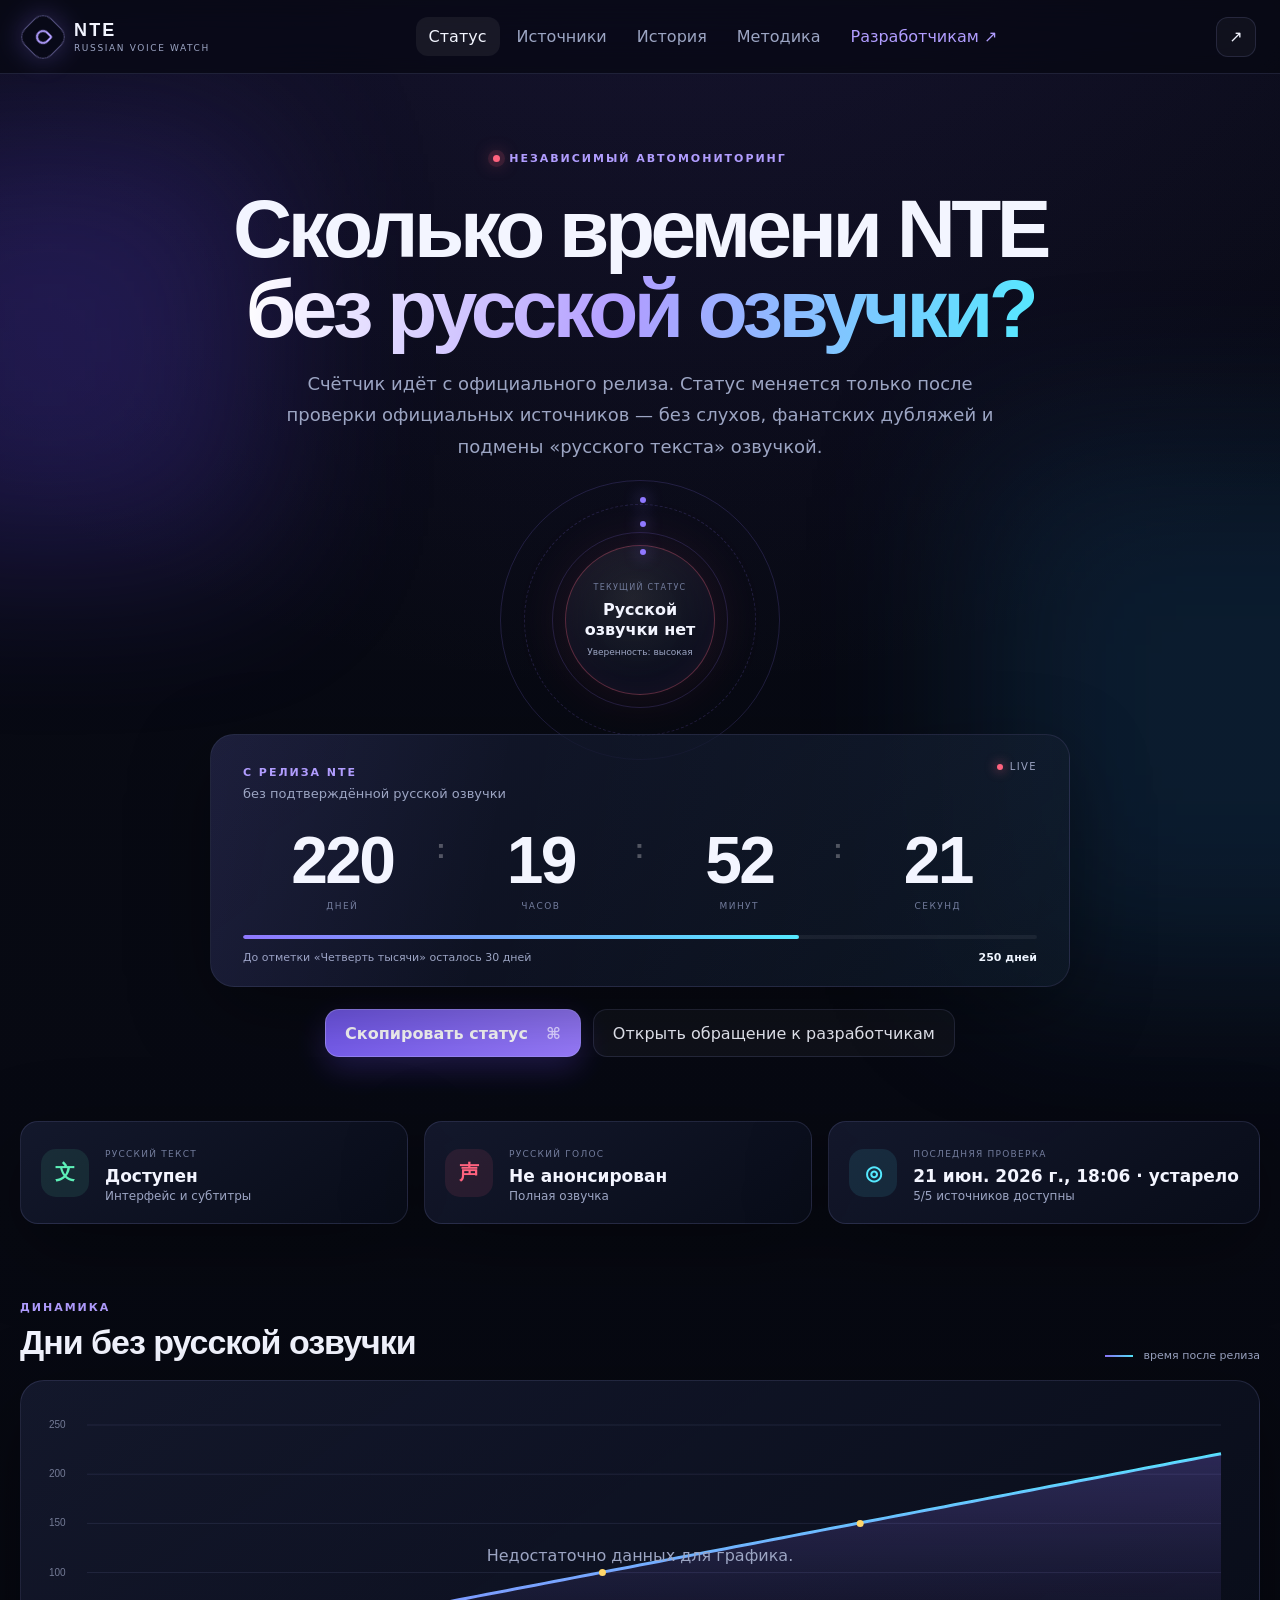
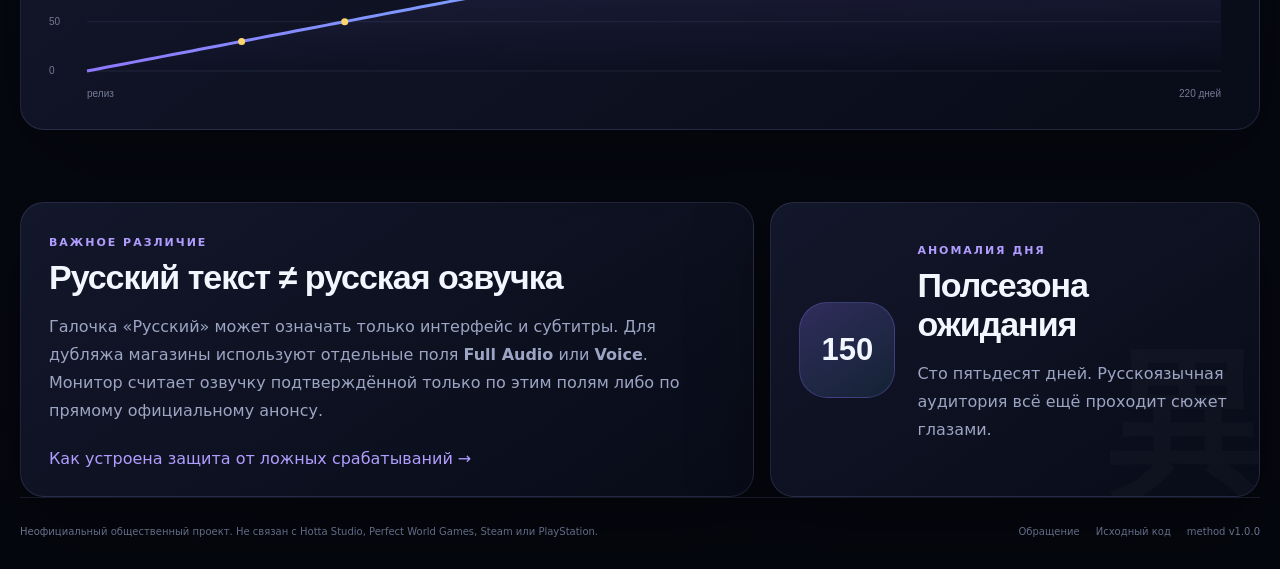
==== index.html @ 980ef7f8 "Initial release" ====
<!doctype html>
<html lang="ru">
<head>
  <meta charset="utf-8">
  <meta name="viewport" content="width=device-width, initial-scale=1, viewport-fit=cover">
  <meta name="theme-color" content="#090b16">
  <meta name="color-scheme" content="dark">
  <meta name="description" content="Независимый автоматический мониторинг официальной русской озвучки NTE: Neverness to Everness.">
  <meta name="robots" content="index,follow,max-image-preview:large">
  <meta property="og:type" content="website">
  <meta property="og:locale" content="ru_RU">
  <meta property="og:site_name" content="NTE Russian Voice Watch">
  <meta property="og:title" content="Сколько дней NTE живёт без русской озвучки?">
  <meta property="og:description" content="Автоматическая проверка официальных источников, доказательства, история и обращение к разработчикам.">
  <meta property="og:url" content="https://bonaqu.github.io/nte-russian-voice-watch/">
  <meta property="og:image" content="https://bonaqu.github.io/nte-russian-voice-watch/assets/og/og-card.png">
  <meta property="og:image:width" content="1200">
  <meta property="og:image:height" content="630">
  <meta property="og:image:alt" content="NTE Russian Voice Watch — счётчик дней без русской озвучки">
  <meta name="twitter:card" content="summary_large_image">
  <meta name="twitter:title" content="Сколько дней NTE живёт без русской озвучки?">
  <meta name="twitter:description" content="Автоматический мониторинг официальных источников и обращение к разработчикам.">
  <meta name="twitter:image" content="https://bonaqu.github.io/nte-russian-voice-watch/assets/og/og-card.png">
  <link rel="canonical" href="https://bonaqu.github.io/nte-russian-voice-watch/">
  <link rel="manifest" href="manifest.webmanifest">
  <link rel="icon" href="assets/icons/favicon-32.png" sizes="32x32">
  <link rel="apple-touch-icon" href="assets/icons/apple-touch-icon.png">
  <link rel="stylesheet" href="assets/css/styles.css">
  <title>NTE Russian Voice Watch</title>
</head>
<body>
  <a class="skip-link" href="#main">К содержанию</a>
  <div class="ambient ambient-a" aria-hidden="true"></div>
  <div class="ambient ambient-b" aria-hidden="true"></div>
  <div class="grid-overlay" aria-hidden="true"></div>

  <header class="topbar">
    <a class="brand" href="./" aria-label="NTE Russian Voice Watch — главная">
      <span class="brand-mark" aria-hidden="true"><span></span></span>
      <span class="brand-copy"><strong>NTE</strong><small>RUSSIAN VOICE WATCH</small></span>
    </a>
    <nav class="topnav" aria-label="Основная навигация">
      <button class="nav-link is-active" data-tab-target="dashboard">Статус</button>
      <button class="nav-link" data-tab-target="evidence">Источники</button>
      <button class="nav-link" data-tab-target="history">История</button>
      <button class="nav-link" data-tab-target="methodology">Методика</button>
      <a class="nav-link nav-accent" href="appeal.html">Разработчикам ↗</a>
    </nav>
    <div class="top-actions">
      <button class="icon-button" id="installButton" type="button" hidden aria-label="Установить приложение" title="Установить PWA">＋</button>
      <button class="icon-button" id="shareButton" type="button" aria-label="Поделиться" title="Поделиться">↗</button>
    </div>
  </header>

  <main id="main" class="shell">
    <section id="tab-dashboard" class="tab-panel is-active" data-tab-panel="dashboard">
      <div class="hero">
        <div class="eyebrow"><span class="live-dot"></span> НЕЗАВИСИМЫЙ АВТОМОНИТОРИНГ</div>
        <h1>Сколько времени NTE<br><em>без русской озвучки?</em></h1>
        <p class="hero-lead">Счётчик идёт с официального релиза. Статус меняется только после проверки официальных источников — без слухов, фанатских дубляжей и подмены «русского текста» озвучкой.</p>

        <div class="status-orbit" id="statusOrbit" data-state="NO_RUSSIAN_VOICE">
          <div class="orbit-rings" aria-hidden="true"><span></span><span></span><span></span></div>
          <div class="status-core">
            <span class="status-kicker">ТЕКУЩИЙ СТАТУС</span>
            <strong id="statusLabel">Русской озвучки нет</strong>
            <span id="confidenceLabel">Уверенность: высокая</span>
          </div>
        </div>

        <div class="counter-card glass-panel" aria-label="Время с релиза без русской озвучки">
          <div class="counter-heading">
            <div>
              <span class="micro-label">С РЕЛИЗА NTE</span>
              <p id="counterContext">без подтверждённой русской озвучки</p>
            </div>
            <span class="counter-live"><span></span> LIVE</span>
          </div>
          <div class="counter-grid" id="counter" aria-live="polite">
            <div><strong data-unit="days">000</strong><span>дней</span></div>
            <div><strong data-unit="hours">00</strong><span>часов</span></div>
            <div><strong data-unit="minutes">00</strong><span>минут</span></div>
            <div><strong data-unit="seconds">00</strong><span>секунд</span></div>
          </div>
          <div class="progress-line"><span id="milestoneProgress"></span></div>
          <div class="milestone-row">
            <span id="milestoneMessage">Следующая аномалия загружается…</span>
            <strong id="nextMilestone">—</strong>
          </div>
        </div>

        <div class="hero-actions">
          <button class="primary-button" id="copyStatusButton" type="button"><span>Скопировать статус</span><b>⌘</b></button>
          <a class="secondary-button" href="appeal.html">Открыть обращение к разработчикам</a>
        </div>
      </div>

      <div class="summary-grid">
        <article class="metric-card glass-panel">
          <span class="metric-icon positive">文</span>
          <div><small>РУССКИЙ ТЕКСТ</small><strong id="textStatus">Доступен</strong><p>Интерфейс и субтитры</p></div>
        </article>
        <article class="metric-card glass-panel">
          <span class="metric-icon negative">声</span>
          <div><small>РУССКИЙ ГОЛОС</small><strong id="voiceStatus">Не анонсирован</strong><p>Полная озвучка</p></div>
        </article>
        <article class="metric-card glass-panel">
          <span class="metric-icon neutral">◎</span>
          <div><small>ПОСЛЕДНЯЯ ПРОВЕРКА</small><strong id="lastChecked">—</strong><p id="sourceHealth">Загрузка источников…</p></div>
        </article>
      </div>

      <section class="section-block">
        <div class="section-heading">
          <div><span class="micro-label">ДИНАМИКА</span><h2>Дни без русской озвучки</h2></div>
          <div class="chart-legend"><span class="legend-line"></span> время после релиза</div>
        </div>
        <div class="chart-card glass-panel">
          <canvas id="daysChart" height="320" aria-label="График количества дней после релиза без русской озвучки"></canvas>
          <div class="chart-empty" id="chartFallback" hidden>Недостаточно данных для графика.</div>
        </div>
      </section>

      <section class="split-section section-block">
        <article class="explain-card glass-panel">
          <span class="micro-label">ВАЖНОЕ РАЗЛИЧИЕ</span>
          <h2>Русский текст ≠ русская озвучка</h2>
          <p>Галочка «Русский» может означать только интерфейс и субтитры. Для дубляжа магазины используют отдельные поля <strong>Full Audio</strong> или <strong>Voice</strong>. Монитор считает озвучку подтверждённой только по этим полям либо по прямому официальному анонсу.</p>
          <button class="text-button" data-tab-target="methodology">Как устроена защита от ложных срабатываний →</button>
        </article>
        <article class="easter-card glass-panel" id="easterCard">
          <div class="easter-number" id="easterNumber">0</div>
          <div><span class="micro-label">АНОМАЛИЯ ДНЯ</span><h2 id="easterTitle">Сигнал стабилен</h2><p id="easterText">Этеро продолжает говорить на четырёх языках. Русскоязычные оценщики всё ещё читают глазами.</p></div>
        </article>
      </section>
    </section>

    <section id="tab-evidence" class="tab-panel" data-tab-panel="evidence">
      <div class="page-heading">
        <span class="micro-label">ПРОВЕРЯЕМЫЕ ДАННЫЕ</span>
        <h1>Источники и доказательства</h1>
        <p>Каждый результат содержит ссылку на оригинал, время проверки, тип сигнала и короткую выдержку. Ошибка загрузки источника не превращается в вывод о наличии или отсутствии озвучки.</p>
      </div>
      <div class="filter-bar glass-panel">
        <label>Фильтр
          <select id="evidenceFilter">
            <option value="all">Все источники</option>
            <option value="official">Официальные новости</option>
            <option value="stores">Магазины</option>
            <option value="signals">Только сигналы</option>
            <option value="errors">Ошибки проверки</option>
          </select>
        </label>
        <span id="evidenceGenerated">—</span>
      </div>
      <div class="evidence-list" id="evidenceList" aria-live="polite"></div>
    </section>

    <section id="tab-history" class="tab-panel" data-tab-panel="history">
      <div class="page-heading">
        <span class="micro-label">НЕПРЕРЫВНЫЙ ЖУРНАЛ</span>
        <h1>История всех проверок</h1>
        <p>Плановая проверка запускается четыре раза в сутки. История хранит состояние, здоровье источников и отпечаток доказательств — без копирования целых чужих страниц.</p>
      </div>
      <div class="history-toolbar glass-panel">
        <div class="history-stats"><strong id="historyCount">0</strong><span>проверок сохранено</span></div>
        <label class="toggle"><input type="checkbox" id="changesOnly"><span></span>Только изменения</label>
      </div>
      <div class="history-table-wrap glass-panel">
        <table class="history-table">
          <thead><tr><th>Дата и время</th><th>Статус</th><th>Источники</th><th>Изменения</th><th>Отпечаток</th></tr></thead>
          <tbody id="historyTable"></tbody>
        </table>
        <button class="secondary-button load-more" id="loadMoreHistory" type="button">Показать ещё</button>
      </div>
    </section>

    <section id="tab-methodology" class="tab-panel" data-tab-panel="methodology">
      <div class="page-heading">
        <span class="micro-label">КАК ЭТО РАБОТАЕТ</span>
        <h1>Методика без хайпа</h1>
        <p>Монитор специально настроен так, чтобы лучше пропустить ранний слух, чем ошибочно объявить русский дубляж.</p>
      </div>
      <div class="method-grid">
        <article class="method-card glass-panel"><span>01</span><h2>Официальный периметр</h2><p>Проверяются региональные сайты NTE на английском, русском, китайском, японском и корейском, а также структурированные языковые поля Steam и PlayStation.</p></article>
        <article class="method-card glass-panel"><span>02</span><h2>Многоязычные правила</h2><p>Ищутся только явные пары «русский + озвучка/voice/full audio/配音/音声/더빙». Одиночное слово «Russian» не считается доказательством.</p></article>
        <article class="method-card glass-panel"><span>03</span><h2>Контекст и отрицания</h2><p>Фразы «не поддерживается», «пока недоступна» и аналоги распознаются как отрицательные. Будущее обещание отделяется от уже выпущенной функции.</p></article>
        <article class="method-card glass-panel"><span>04</span><h2>Структурированные поля</h2><p>Для Steam проверяется отдельная колонка Full Audio. Для PlayStation сравниваются Voice и Screen Languages.</p></article>
        <article class="method-card glass-panel"><span>05</span><h2>Консервативный статус</h2><p>Неоднозначное совпадение переводит сайт в состояние «возможное упоминание», но не в «озвучка вышла». Для публикации остаётся ссылка на первоисточник.</p></article>
        <article class="method-card glass-panel"><span>06</span><h2>Отказоустойчивость</h2><p>Сбой одного сайта отображается отдельно. Старый успешный результат помечается как устаревший и не выдаётся за текущую проверку.</p></article>
      </div>
      <div class="state-flow glass-panel">
        <h2>Модель состояний</h2>
        <div class="flow-row">
          <span class="flow-state state-red">Нет озвучки</span><i>→</i><span class="flow-state state-yellow">Возможное упоминание</span><i>→</i><span class="flow-state state-blue">Официальный анонс</span><i>→</i><span class="flow-state state-green">Озвучка доступна</span>
        </div>
      </div>
      <div class="repo-cta glass-panel">
        <div><span class="micro-label">OPEN SOURCE</span><h2>Логику можно проверить</h2><p>Код детектора, список источников, тесты и workflow лежат в открытом репозитории. Никаких платных API и скрытой базы данных.</p></div>
        <a class="primary-button" href="https://github.com/bonaqu/nte-russian-voice-watch" target="_blank" rel="noopener noreferrer">Открыть GitHub ↗</a>
      </div>
    </section>
  </main>

  <footer class="footer">
    <p>Неофициальный общественный проект. Не связан с Hotta Studio, Perfect World Games, Steam или PlayStation.</p>
    <div><a href="appeal.html">Обращение</a><a href="https://github.com/bonaqu/nte-russian-voice-watch" target="_blank" rel="noopener noreferrer">Исходный код</a><span id="footerVersion">method v1.0.0</span></div>
  </footer>

  <div class="toast" id="toast" role="status" aria-live="polite"></div>
  <script src="assets/js/app.js" defer></script>
</body>
</html>
---- assets/css/styles.css ----
:root {
  --bg: #070912;
  --bg-soft: #0c1020;
  --panel: rgba(15, 19, 36, .72);
  --panel-strong: rgba(19, 24, 45, .9);
  --line: rgba(169, 178, 255, .14);
  --line-hot: rgba(138, 116, 255, .48);
  --text: #f3f5ff;
  --muted: #9ca5c3;
  --muted-2: #737d9d;
  --violet: #8f78ff;
  --violet-2: #b19dff;
  --cyan: #55e9ff;
  --pink: #ff6ba6;
  --red: #ff637f;
  --yellow: #ffd66b;
  --green: #5df0b8;
  --blue: #6ba6ff;
  --radius: 24px;
  --shadow: 0 24px 80px rgba(0, 0, 0, .36);
  --max: 1240px;
}

* { box-sizing: border-box; }
html { scroll-behavior: smooth; }
body {
  margin: 0;
  min-width: 320px;
  min-height: 100vh;
  background:
    radial-gradient(circle at 50% -20%, rgba(79, 58, 157, .28), transparent 42%),
    linear-gradient(180deg, #080a14 0%, #070912 55%, #05070e 100%);
  color: var(--text);
  font-family: "Segoe UI Variable", "Segoe UI", system-ui, -apple-system, sans-serif;
  overflow-x: hidden;
}
button, select { font: inherit; }
a { color: inherit; }
::selection { background: rgba(143, 120, 255, .42); }

.skip-link {
  position: fixed; left: 16px; top: -80px; z-index: 1000;
  background: #fff; color: #000; padding: 10px 14px; border-radius: 10px;
}
.skip-link:focus { top: 16px; }

.ambient { position: fixed; pointer-events: none; filter: blur(90px); opacity: .28; z-index: -2; }
.ambient-a { width: 420px; height: 420px; left: -160px; top: 15vh; background: #5b3fd8; }
.ambient-b { width: 520px; height: 520px; right: -220px; top: 50vh; background: #164d78; }
.grid-overlay {
  position: fixed; inset: 0; pointer-events: none; z-index: -1; opacity: .16;
  background-image: linear-gradient(rgba(255,255,255,.025) 1px, transparent 1px), linear-gradient(90deg, rgba(255,255,255,.025) 1px, transparent 1px);
  background-size: 44px 44px;
  mask-image: linear-gradient(to bottom, black, transparent 85%);
}

.topbar {
  position: sticky; top: 0; z-index: 100;
  min-height: 74px; padding: 0 max(24px, env(safe-area-inset-left));
  display: grid; grid-template-columns: auto 1fr auto; align-items: center; gap: 24px;
  background: rgba(7, 9, 18, .76); border-bottom: 1px solid var(--line);
  backdrop-filter: blur(22px) saturate(140%);
}
.brand { display: inline-flex; align-items: center; gap: 12px; text-decoration: none; }
.brand-mark { width: 38px; height: 38px; border: 1px solid rgba(180,170,255,.45); border-radius: 12px; display: grid; place-items: center; transform: rotate(45deg); box-shadow: 0 0 26px rgba(143,120,255,.28); }
.brand-mark span { width: 14px; height: 14px; border: 2px solid var(--violet-2); border-radius: 50% 2px 50% 50%; }
.brand-copy { display: grid; line-height: 1; }
.brand-copy strong { font: 800 18px/1 Bahnschrift, "Segoe UI Variable", "Segoe UI", sans-serif; letter-spacing: .12em; }
.brand-copy small { margin-top: 5px; color: var(--muted); font-size: 9px; letter-spacing: .18em; }
.topnav { justify-self: center; display: flex; align-items: center; gap: 4px; }
.nav-link { border: 0; background: transparent; color: var(--muted); text-decoration: none; cursor: pointer; padding: 10px 13px; border-radius: 12px; transition: .2s ease; white-space: nowrap; }
.nav-link:hover, .nav-link:focus-visible, .nav-link.is-active { color: var(--text); background: rgba(255,255,255,.06); }
.nav-accent { color: var(--violet-2); }
.top-actions { display: flex; gap: 8px; }
.icon-button { width: 40px; height: 40px; border-radius: 12px; border: 1px solid var(--line); color: var(--text); background: rgba(255,255,255,.035); cursor: pointer; transition: .2s ease; }
.icon-button:hover { border-color: var(--line-hot); transform: translateY(-1px); }

.shell { width: min(var(--max), calc(100% - 40px)); margin: 0 auto; }
.tab-panel { display: none; animation: panel-in .35s ease both; }
.tab-panel.is-active { display: block; }
@keyframes panel-in { from { opacity: 0; transform: translateY(8px); } }

.hero { min-height: calc(100vh - 74px); padding: 78px 0 64px; text-align: center; display: flex; flex-direction: column; align-items: center; }
.eyebrow, .micro-label { color: var(--violet-2); font-size: 11px; font-weight: 800; letter-spacing: .18em; }
.eyebrow { display: flex; align-items: center; gap: 9px; }
.live-dot { width: 7px; height: 7px; background: var(--red); border-radius: 50%; box-shadow: 0 0 0 5px rgba(255,99,127,.12), 0 0 18px var(--red); animation: pulse 2s infinite; }
@keyframes pulse { 50% { opacity: .5; transform: scale(.8); } }
.hero h1, .page-heading h1 { margin: 24px 0 18px; font: 700 clamp(42px, 6.4vw, 84px)/.98 Bahnschrift, "Segoe UI Variable", "Segoe UI", sans-serif; letter-spacing: -.055em; }
.hero h1 em { font-style: normal; color: transparent; background: linear-gradient(100deg, #fff 0%, var(--violet-2) 48%, var(--cyan) 100%); background-clip: text; -webkit-background-clip: text; }
.hero-lead { max-width: 760px; margin: 0; color: var(--muted); font-size: clamp(15px, 1.8vw, 18px); line-height: 1.75; }

.status-orbit { position: relative; width: 280px; height: 280px; margin: 18px 0 -26px; display: grid; place-items: center; }
.orbit-rings, .orbit-rings span { position: absolute; inset: 0; border-radius: 50%; }
.orbit-rings span { border: 1px solid rgba(143,120,255,.18); animation: orbit 12s linear infinite; }
.orbit-rings span::before { content: ""; position: absolute; top: 16px; left: 50%; width: 6px; height: 6px; border-radius: 50%; background: var(--violet); box-shadow: 0 0 16px var(--violet); }
.orbit-rings span:nth-child(2) { inset: 24px; animation-duration: 8s; animation-direction: reverse; border-style: dashed; }
.orbit-rings span:nth-child(3) { inset: 52px; animation-duration: 16s; }
@keyframes orbit { to { transform: rotate(360deg); } }
.status-core { width: 150px; height: 150px; border-radius: 50%; display: flex; flex-direction: column; align-items: center; justify-content: center; padding: 14px; background: radial-gradient(circle at 45% 35%, rgba(255,255,255,.1), rgba(12,16,32,.94) 65%); border: 1px solid rgba(255,99,127,.32); box-shadow: inset 0 0 40px rgba(255,99,127,.06), 0 0 55px rgba(255,99,127,.1); }
.status-kicker { font-size: 8px; letter-spacing: .16em; color: var(--muted-2); }
.status-core strong { margin: 8px 0; font-size: 16px; line-height: 1.2; }
.status-core > span:last-child { font-size: 9px; color: var(--muted); }
.status-orbit[data-state="RUSSIAN_VOICE_RELEASED"] .status-core { border-color: rgba(93,240,184,.6); box-shadow: 0 0 60px rgba(93,240,184,.2); }
.status-orbit[data-state="CONFIRMED_ANNOUNCEMENT"] .status-core { border-color: rgba(107,166,255,.6); box-shadow: 0 0 60px rgba(107,166,255,.2); }
.status-orbit[data-state="POSSIBLE_MENTION"] .status-core { border-color: rgba(255,214,107,.6); box-shadow: 0 0 60px rgba(255,214,107,.18); }

.glass-panel { background: linear-gradient(145deg, rgba(23,28,51,.78), rgba(10,14,28,.72)); border: 1px solid var(--line); box-shadow: var(--shadow); backdrop-filter: blur(16px); }
.counter-card { width: min(860px, 100%); border-radius: var(--radius); padding: 26px 32px 22px; position: relative; overflow: hidden; }
.counter-card::before { content: ""; position: absolute; inset: 0; background: linear-gradient(100deg, rgba(143,120,255,.08), transparent 34%, rgba(85,233,255,.04)); pointer-events: none; }
.counter-heading { display: flex; justify-content: space-between; text-align: left; align-items: flex-start; position: relative; }
.counter-heading p { margin: 6px 0 0; color: var(--muted); font-size: 13px; }
.counter-live { display: flex; align-items: center; gap: 7px; color: var(--muted); font-size: 10px; letter-spacing: .14em; }
.counter-live span { width: 6px; height: 6px; border-radius: 50%; background: var(--red); box-shadow: 0 0 12px var(--red); }
.counter-grid { display: grid; grid-template-columns: repeat(4, 1fr); margin: 26px 0 24px; position: relative; }
.counter-grid > div { display: flex; flex-direction: column; align-items: center; position: relative; }
.counter-grid > div:not(:last-child)::after { content: ":"; position: absolute; right: -4px; top: 6px; color: rgba(255,255,255,.28); font: 600 28px Bahnschrift, "Segoe UI Variable", "Segoe UI", sans-serif; }
.counter-grid strong { font: 700 clamp(36px, 6vw, 66px)/1 Bahnschrift, "Segoe UI Variable", "Segoe UI", sans-serif; letter-spacing: -.04em; font-variant-numeric: tabular-nums; }
.counter-grid span { margin-top: 8px; color: var(--muted-2); text-transform: uppercase; font-size: 9px; letter-spacing: .16em; }
.progress-line { height: 4px; border-radius: 99px; background: rgba(255,255,255,.06); overflow: hidden; }
.progress-line span { display: block; width: 0; height: 100%; border-radius: inherit; background: linear-gradient(90deg, var(--violet), var(--cyan)); transition: width .6s ease; }
.milestone-row { margin-top: 12px; display: flex; justify-content: space-between; gap: 16px; color: var(--muted); font-size: 11px; text-align: left; }
.milestone-row strong { color: var(--text); white-space: nowrap; }
.hero-actions { margin-top: 22px; display: flex; gap: 12px; flex-wrap: wrap; justify-content: center; }
.primary-button, .secondary-button { min-height: 48px; display: inline-flex; align-items: center; justify-content: center; gap: 18px; padding: 0 19px; border-radius: 14px; text-decoration: none; cursor: pointer; transition: .2s ease; }
.primary-button { border: 1px solid rgba(166,149,255,.7); background: linear-gradient(135deg, #745af0, #9a7dff); color: #fff; box-shadow: 0 12px 32px rgba(108,78,236,.26); font-weight: 700; }
.primary-button:hover { transform: translateY(-2px); box-shadow: 0 16px 38px rgba(108,78,236,.36); }
.primary-button b { opacity: .6; }
.secondary-button { border: 1px solid var(--line); background: rgba(255,255,255,.035); color: var(--text); }
.secondary-button:hover { border-color: var(--line-hot); background: rgba(255,255,255,.06); }
.text-button { border: 0; padding: 0; background: transparent; color: var(--violet-2); cursor: pointer; text-align: left; }

.summary-grid { display: grid; grid-template-columns: repeat(3, 1fr); gap: 16px; }
.metric-card { border-radius: 18px; padding: 20px; display: flex; align-items: center; gap: 16px; }
.metric-icon { width: 48px; height: 48px; flex: 0 0 auto; display: grid; place-items: center; border-radius: 15px; font: 700 20px Bahnschrift, "Segoe UI Variable", "Segoe UI", sans-serif; }
.metric-icon.positive { color: var(--green); background: rgba(93,240,184,.1); }
.metric-icon.negative { color: var(--red); background: rgba(255,99,127,.1); }
.metric-icon.neutral { color: var(--cyan); background: rgba(85,233,255,.1); }
.metric-card div { min-width: 0; }
.metric-card small { color: var(--muted-2); font-size: 9px; letter-spacing: .14em; }
.metric-card strong { display: block; margin: 5px 0 3px; font-size: 17px; white-space: nowrap; overflow: hidden; text-overflow: ellipsis; }
.metric-card p { margin: 0; color: var(--muted); font-size: 12px; }

.section-block { margin-top: 72px; }
.section-heading { display: flex; align-items: end; justify-content: space-between; gap: 24px; margin-bottom: 18px; }
.section-heading h2, .split-section h2, .method-card h2, .repo-cta h2, .state-flow h2 { margin: 8px 0 0; font: 600 clamp(24px, 3vw, 34px)/1.15 Bahnschrift, "Segoe UI Variable", "Segoe UI", sans-serif; letter-spacing: -.03em; }
.chart-legend { color: var(--muted); font-size: 11px; }
.legend-line { display: inline-block; width: 28px; height: 2px; margin-right: 7px; vertical-align: middle; background: linear-gradient(90deg, var(--violet), var(--cyan)); }
.chart-card { min-height: 350px; padding: 18px; border-radius: var(--radius); position: relative; }
.chart-card canvas { width: 100%; height: 310px; display: block; }
.chart-empty { position: absolute; inset: 0; display: grid; place-items: center; color: var(--muted); }
.split-section { display: grid; grid-template-columns: 1.2fr .8fr; gap: 16px; }
.explain-card, .easter-card { border-radius: var(--radius); padding: 28px; }
.explain-card p, .easter-card p { color: var(--muted); line-height: 1.75; }
.explain-card .text-button { margin-top: 8px; }
.easter-card { display: flex; gap: 22px; align-items: center; overflow: hidden; position: relative; }
.easter-card::after { content: "異"; position: absolute; right: -8px; bottom: -40px; font: 700 160px Bahnschrift, "Segoe UI Variable", "Segoe UI", sans-serif; color: rgba(255,255,255,.025); }
.easter-number { flex: 0 0 auto; width: 96px; height: 96px; display: grid; place-items: center; border-radius: 28px; background: linear-gradient(145deg, rgba(143,120,255,.25), rgba(85,233,255,.08)); border: 1px solid rgba(143,120,255,.26); font: 700 31px Bahnschrift, "Segoe UI Variable", "Segoe UI", sans-serif; }

.page-heading { padding: 72px 0 34px; max-width: 880px; }
.page-heading h1 { font-size: clamp(40px, 5vw, 68px); }
.page-heading p { max-width: 760px; color: var(--muted); line-height: 1.75; }
.filter-bar, .history-toolbar { padding: 16px 18px; border-radius: 16px; display: flex; align-items: center; justify-content: space-between; gap: 16px; margin-bottom: 16px; color: var(--muted); font-size: 12px; }
.filter-bar label { display: flex; align-items: center; gap: 10px; }
select { color: var(--text); background: #101528; border: 1px solid var(--line); border-radius: 10px; padding: 8px 30px 8px 10px; }
.evidence-list { display: grid; gap: 12px; padding-bottom: 72px; }
.evidence-card { border: 1px solid var(--line); background: rgba(13,17,32,.72); border-radius: 18px; padding: 20px; display: grid; grid-template-columns: auto 1fr auto; gap: 16px; align-items: start; }
.evidence-state { min-width: 96px; padding: 7px 10px; border-radius: 99px; text-align: center; font-size: 9px; letter-spacing: .08em; font-weight: 800; }
.evidence-state.neutral, .evidence-state.not_listed { color: var(--muted); background: rgba(255,255,255,.06); }
.evidence-state.released { color: var(--green); background: rgba(93,240,184,.1); }
.evidence-state.announced { color: var(--blue); background: rgba(107,166,255,.1); }
.evidence-state.possible { color: var(--yellow); background: rgba(255,214,107,.1); }
.evidence-state.error { color: var(--red); background: rgba(255,99,127,.1); }
.evidence-main h3 { margin: 0 0 5px; font-size: 15px; }
.evidence-main p { margin: 10px 0 0; color: var(--muted); line-height: 1.6; font-size: 13px; }
.evidence-meta { display: flex; flex-wrap: wrap; gap: 8px 14px; color: var(--muted-2); font-size: 10px; }
.evidence-link { text-decoration: none; color: var(--violet-2); font-size: 12px; white-space: nowrap; }

.history-stats { display: flex; align-items: baseline; gap: 8px; }
.history-stats strong { font: 700 28px Bahnschrift, "Segoe UI Variable", "Segoe UI", sans-serif; color: var(--text); }
.toggle { display: inline-flex; align-items: center; gap: 9px; cursor: pointer; }
.toggle input { position: absolute; opacity: 0; }
.toggle > span { width: 38px; height: 22px; border-radius: 99px; background: rgba(255,255,255,.1); position: relative; transition: .2s; }
.toggle > span::after { content: ""; position: absolute; width: 16px; height: 16px; border-radius: 50%; left: 3px; top: 3px; background: #fff; transition: .2s; }
.toggle input:checked + span { background: var(--violet); }
.toggle input:checked + span::after { transform: translateX(16px); }
.history-table-wrap { border-radius: var(--radius); overflow: hidden; margin-bottom: 72px; }
.history-table { width: 100%; border-collapse: collapse; font-size: 12px; }
.history-table th, .history-table td { padding: 15px 18px; border-bottom: 1px solid var(--line); text-align: left; }
.history-table th { color: var(--muted-2); font-size: 9px; letter-spacing: .1em; text-transform: uppercase; background: rgba(255,255,255,.02); }
.history-table td { color: var(--muted); }
.history-table td strong { color: var(--text); }
.history-table code { color: var(--cyan); font-size: 10px; }
.load-more { margin: 18px auto; display: flex; }

.method-grid { display: grid; grid-template-columns: repeat(3, 1fr); gap: 16px; }
.method-card { border-radius: 20px; padding: 24px; min-height: 250px; }
.method-card > span { color: var(--violet-2); font: 700 12px Bahnschrift, "Segoe UI Variable", "Segoe UI", sans-serif; letter-spacing: .16em; }
.method-card h2 { font-size: 22px; margin-top: 32px; }
.method-card p { color: var(--muted); line-height: 1.7; font-size: 13px; }
.state-flow { margin-top: 16px; padding: 24px; border-radius: 20px; }
.state-flow h2 { font-size: 24px; margin-bottom: 20px; }
.flow-row { display: flex; align-items: center; gap: 11px; flex-wrap: wrap; }
.flow-row i { color: var(--muted-2); font-style: normal; }
.flow-state { padding: 10px 13px; border-radius: 12px; font-size: 11px; border: 1px solid; }
.state-red { color: var(--red); border-color: rgba(255,99,127,.25); background: rgba(255,99,127,.06); }
.state-yellow { color: var(--yellow); border-color: rgba(255,214,107,.25); background: rgba(255,214,107,.06); }
.state-blue { color: var(--blue); border-color: rgba(107,166,255,.25); background: rgba(107,166,255,.06); }
.state-green { color: var(--green); border-color: rgba(93,240,184,.25); background: rgba(93,240,184,.06); }
.repo-cta { margin: 16px 0 72px; padding: 26px; border-radius: 20px; display: flex; align-items: center; justify-content: space-between; gap: 24px; }
.repo-cta h2 { font-size: 28px; }
.repo-cta p { color: var(--muted); margin-bottom: 0; }

.footer { width: min(var(--max), calc(100% - 40px)); margin: 0 auto; padding: 28px 0 max(32px, env(safe-area-inset-bottom)); border-top: 1px solid var(--line); color: var(--muted-2); font-size: 10px; display: flex; justify-content: space-between; gap: 24px; }
.footer p { margin: 0; }
.footer div { display: flex; gap: 16px; }
.footer a { text-decoration: none; }
.footer a:hover { color: var(--text); }
.toast { position: fixed; left: 50%; bottom: 24px; z-index: 500; transform: translate(-50%, 120px); opacity: 0; background: rgba(20,25,45,.96); border: 1px solid var(--line-hot); border-radius: 14px; padding: 12px 16px; box-shadow: var(--shadow); color: var(--text); font-size: 12px; transition: .3s ease; }
.toast.show { transform: translate(-50%, 0); opacity: 1; }

@media (max-width: 980px) {
  .topbar { grid-template-columns: auto 1fr auto; }
  .topnav { position: fixed; left: 12px; right: 12px; bottom: 12px; z-index: 200; justify-content: space-around; gap: 0; padding: 8px; border: 1px solid var(--line); border-radius: 18px; background: rgba(8,10,20,.92); backdrop-filter: blur(20px); box-shadow: var(--shadow); }
  .nav-link { padding: 10px 8px; font-size: 11px; }
  .brand-copy small { display: none; }
  .hero { padding-top: 60px; }
  .summary-grid, .method-grid { grid-template-columns: 1fr 1fr; }
  .summary-grid .metric-card:last-child { grid-column: 1 / -1; }
  .footer { padding-bottom: 100px; }
}

@media (max-width: 700px) {
  :root { --radius: 20px; }
  .shell { width: min(100% - 24px, var(--max)); }
  .topbar { min-height: 64px; padding: 0 12px; }
  .brand-mark { width: 34px; height: 34px; }
  .hero { min-height: auto; padding: 48px 0 44px; }
  .hero h1 { font-size: clamp(40px, 13vw, 60px); }
  .hero-lead { font-size: 14px; }
  .status-orbit { transform: scale(.88); margin-top: 4px; margin-bottom: -42px; }
  .counter-card { padding: 22px 14px 18px; }
  .counter-grid strong { font-size: clamp(31px, 10.5vw, 44px); }
  .counter-grid > div:not(:last-child)::after { top: 4px; right: -2px; font-size: 20px; }
  .milestone-row { flex-direction: column; }
  .summary-grid, .split-section, .method-grid { grid-template-columns: 1fr; }
  .summary-grid .metric-card:last-child { grid-column: auto; }
  .section-heading { align-items: start; flex-direction: column; }
  .easter-card { align-items: flex-start; flex-direction: column; }
  .page-heading { padding-top: 52px; }
  .filter-bar, .history-toolbar { align-items: flex-start; flex-direction: column; }
  .evidence-card { grid-template-columns: 1fr; }
  .evidence-state { width: max-content; }
  .history-table-wrap { overflow-x: auto; }
  .history-table { min-width: 760px; }
  .repo-cta { align-items: flex-start; flex-direction: column; }
  .footer { width: calc(100% - 24px); flex-direction: column; }
  .topnav .nav-link:nth-child(4) { display: none; }
}

@media (prefers-reduced-motion: reduce) {
  *, *::before, *::after { animation-duration: .01ms !important; animation-iteration-count: 1 !important; scroll-behavior: auto !important; transition-duration: .01ms !important; }
}
body.anomaly-mode { filter: hue-rotate(28deg); }
body.anomaly-mode .grid-overlay { opacity: .32; animation: anomaly-grid 1.2s steps(2) infinite; }
@keyframes anomaly-grid { 50% { transform: translate(2px, -1px); } }
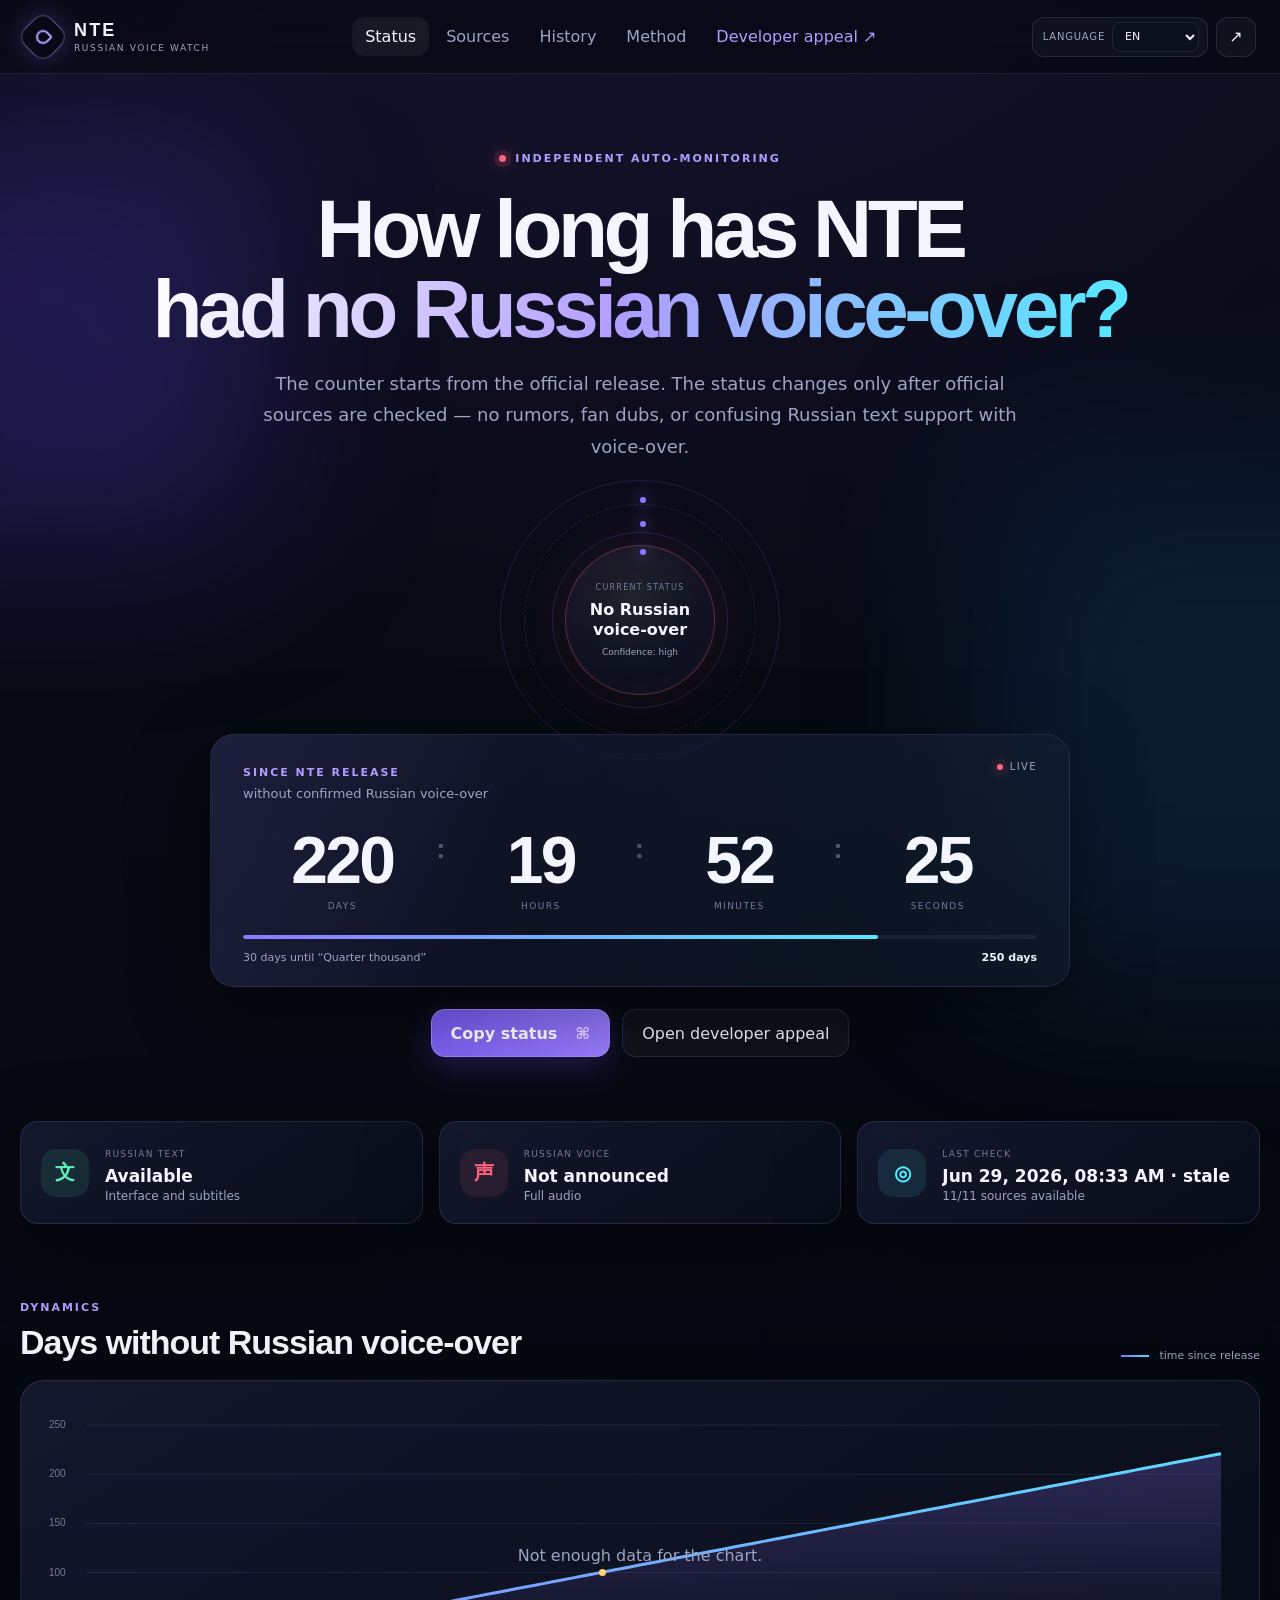
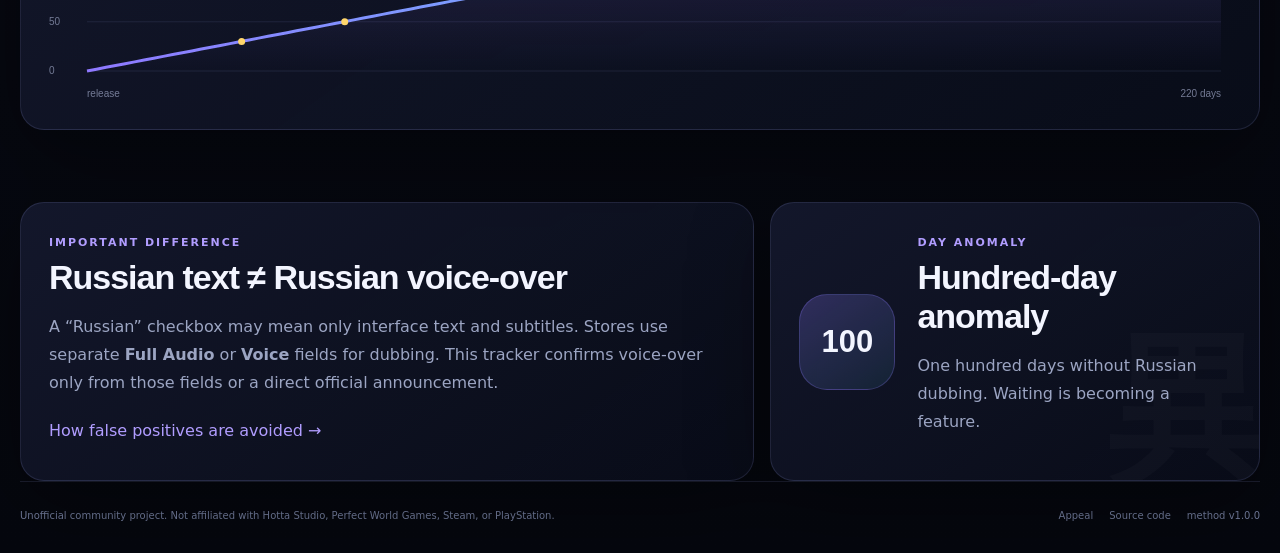
==== commit 65b99192: "Initial public release" ====
--- a/index.html
+++ b/index.html
@@ -5,48 +5,59 @@
   <meta name="viewport" content="width=device-width, initial-scale=1, viewport-fit=cover">
   <meta name="theme-color" content="#090b16">
   <meta name="color-scheme" content="dark">
-  <meta name="description" content="Независимый автоматический мониторинг официальной русской озвучки NTE: Neverness to Everness.">
+  <meta name="description" content="Independent automatic tracker for official Russian voice-over in NTE: Neverness to Everness.">
   <meta name="robots" content="index,follow,max-image-preview:large">
   <meta property="og:type" content="website">
   <meta property="og:locale" content="ru_RU">
   <meta property="og:site_name" content="NTE Russian Voice Watch">
-  <meta property="og:title" content="Сколько дней NTE живёт без русской озвучки?">
-  <meta property="og:description" content="Автоматическая проверка официальных источников, доказательства, история и обращение к разработчикам.">
+  <meta property="og:title" content="How long has NTE lived without Russian voice-over?">
+  <meta property="og:description" content="Official-source monitoring, evidence, history, and a multilingual appeal to the developers.">
   <meta property="og:url" content="https://bonaqu.github.io/nte-russian-voice-watch/">
   <meta property="og:image" content="https://bonaqu.github.io/nte-russian-voice-watch/assets/og/og-card.png">
   <meta property="og:image:width" content="1200">
   <meta property="og:image:height" content="630">
-  <meta property="og:image:alt" content="NTE Russian Voice Watch — счётчик дней без русской озвучки">
+  <meta property="og:image:alt" content="NTE Russian Voice Watch">
   <meta name="twitter:card" content="summary_large_image">
-  <meta name="twitter:title" content="Сколько дней NTE живёт без русской озвучки?">
-  <meta name="twitter:description" content="Автоматический мониторинг официальных источников и обращение к разработчикам.">
+  <meta name="twitter:title" content="NTE Russian Voice Watch">
+  <meta name="twitter:description" content="Automatic official-source monitoring and a multilingual developer appeal.">
   <meta name="twitter:image" content="https://bonaqu.github.io/nte-russian-voice-watch/assets/og/og-card.png">
   <link rel="canonical" href="https://bonaqu.github.io/nte-russian-voice-watch/">
   <link rel="manifest" href="manifest.webmanifest">
   <link rel="icon" href="assets/icons/favicon-32.png" sizes="32x32">
   <link rel="apple-touch-icon" href="assets/icons/apple-touch-icon.png">
   <link rel="stylesheet" href="assets/css/styles.css">
+  <link rel="stylesheet" href="assets/css/i18n.css">
   <title>NTE Russian Voice Watch</title>
 </head>
 <body>
-  <a class="skip-link" href="#main">К содержанию</a>
+  <a class="skip-link" href="#main" data-i18n="skip">К содержанию</a>
   <div class="ambient ambient-a" aria-hidden="true"></div>
   <div class="ambient ambient-b" aria-hidden="true"></div>
   <div class="grid-overlay" aria-hidden="true"></div>
 
   <header class="topbar">
-    <a class="brand" href="./" aria-label="NTE Russian Voice Watch — главная">
+    <a class="brand" href="./" aria-label="NTE Russian Voice Watch">
       <span class="brand-mark" aria-hidden="true"><span></span></span>
       <span class="brand-copy"><strong>NTE</strong><small>RUSSIAN VOICE WATCH</small></span>
     </a>
-    <nav class="topnav" aria-label="Основная навигация">
-      <button class="nav-link is-active" data-tab-target="dashboard">Статус</button>
-      <button class="nav-link" data-tab-target="evidence">Источники</button>
-      <button class="nav-link" data-tab-target="history">История</button>
-      <button class="nav-link" data-tab-target="methodology">Методика</button>
-      <a class="nav-link nav-accent" href="appeal.html">Разработчикам ↗</a>
+    <nav class="topnav" aria-label="Main navigation">
+      <button class="nav-link is-active" data-tab-target="dashboard" data-i18n="navStatus">Статус</button>
+      <button class="nav-link" data-tab-target="evidence" data-i18n="navSources">Источники</button>
+      <button class="nav-link" data-tab-target="history" data-i18n="navHistory">История</button>
+      <button class="nav-link" data-tab-target="methodology" data-i18n="navMethod">Методика</button>
+      <a class="nav-link nav-accent" href="appeal.html" data-i18n="navAppeal">Обращение к разработчикам ↗</a>
     </nav>
     <div class="top-actions">
+      <label class="site-language" aria-label="Language">
+        <span data-i18n="languageLabel">Язык</span>
+        <select id="languageSelect">
+          <option value="ru">RU</option>
+          <option value="zh">中文</option>
+          <option value="en">EN</option>
+          <option value="ko">한국어</option>
+          <option value="ja">日本語</option>
+        </select>
+      </label>
       <button class="icon-button" id="installButton" type="button" hidden aria-label="Установить приложение" title="Установить PWA">＋</button>
       <button class="icon-button" id="shareButton" type="button" aria-label="Поделиться" title="Поделиться">↗</button>
     </div>
@@ -55,32 +66,32 @@
   <main id="main" class="shell">
     <section id="tab-dashboard" class="tab-panel is-active" data-tab-panel="dashboard">
       <div class="hero">
-        <div class="eyebrow"><span class="live-dot"></span> НЕЗАВИСИМЫЙ АВТОМОНИТОРИНГ</div>
-        <h1>Сколько времени NTE<br><em>без русской озвучки?</em></h1>
-        <p class="hero-lead">Счётчик идёт с официального релиза. Статус меняется только после проверки официальных источников — без слухов, фанатских дубляжей и подмены «русского текста» озвучкой.</p>
+        <div class="eyebrow"><span class="live-dot"></span> <span data-i18n="eyebrow">НЕЗАВИСИМЫЙ АВТОМОНИТОРИНГ</span></div>
+        <h1 data-i18n-html="heroTitle">Сколько времени NTE<br><em>без русской озвучки?</em></h1>
+        <p class="hero-lead" data-i18n="heroLead">Счётчик идёт с официального релиза. Статус меняется только после проверки официальных источников — без слухов, фанатских дубляжей и подмены «русского текста» озвучкой.</p>
 
         <div class="status-orbit" id="statusOrbit" data-state="NO_RUSSIAN_VOICE">
           <div class="orbit-rings" aria-hidden="true"><span></span><span></span><span></span></div>
           <div class="status-core">
-            <span class="status-kicker">ТЕКУЩИЙ СТАТУС</span>
+            <span class="status-kicker" data-i18n="currentStatus">ТЕКУЩИЙ СТАТУС</span>
             <strong id="statusLabel">Русской озвучки нет</strong>
             <span id="confidenceLabel">Уверенность: высокая</span>
           </div>
         </div>
 
-        <div class="counter-card glass-panel" aria-label="Время с релиза без русской озвучки">
+        <div class="counter-card glass-panel" aria-label="Time since release without Russian voice-over">
           <div class="counter-heading">
             <div>
-              <span class="micro-label">С РЕЛИЗА NTE</span>
+              <span class="micro-label" data-i18n="sinceRelease">С РЕЛИЗА NTE</span>
               <p id="counterContext">без подтверждённой русской озвучки</p>
             </div>
             <span class="counter-live"><span></span> LIVE</span>
           </div>
           <div class="counter-grid" id="counter" aria-live="polite">
-            <div><strong data-unit="days">000</strong><span>дней</span></div>
-            <div><strong data-unit="hours">00</strong><span>часов</span></div>
-            <div><strong data-unit="minutes">00</strong><span>минут</span></div>
-            <div><strong data-unit="seconds">00</strong><span>секунд</span></div>
+            <div><strong data-unit="days">000</strong><span data-i18n="unitDays">дней</span></div>
+            <div><strong data-unit="hours">00</strong><span data-i18n="unitHours">часов</span></div>
+            <div><strong data-unit="minutes">00</strong><span data-i18n="unitMinutes">минут</span></div>
+            <div><strong data-unit="seconds">00</strong><span data-i18n="unitSeconds">секунд</span></div>
           </div>
           <div class="progress-line"><span id="milestoneProgress"></span></div>
           <div class="milestone-row">
@@ -90,65 +101,65 @@
         </div>
 
         <div class="hero-actions">
-          <button class="primary-button" id="copyStatusButton" type="button"><span>Скопировать статус</span><b>⌘</b></button>
-          <a class="secondary-button" href="appeal.html">Открыть обращение к разработчикам</a>
+          <button class="primary-button" id="copyStatusButton" type="button"><span data-i18n="copyStatus">Скопировать статус</span><b>⌘</b></button>
+          <a class="secondary-button" href="appeal.html" data-i18n="openAppeal">Открыть обращение к разработчикам</a>
         </div>
       </div>
 
       <div class="summary-grid">
         <article class="metric-card glass-panel">
           <span class="metric-icon positive">文</span>
-          <div><small>РУССКИЙ ТЕКСТ</small><strong id="textStatus">Доступен</strong><p>Интерфейс и субтитры</p></div>
+          <div><small data-i18n="textMetric">РУССКИЙ ТЕКСТ</small><strong id="textStatus">Доступен</strong><p data-i18n="textMetricSub">Интерфейс и субтитры</p></div>
         </article>
         <article class="metric-card glass-panel">
           <span class="metric-icon negative">声</span>
-          <div><small>РУССКИЙ ГОЛОС</small><strong id="voiceStatus">Не анонсирован</strong><p>Полная озвучка</p></div>
+          <div><small data-i18n="voiceMetric">РУССКИЙ ГОЛОС</small><strong id="voiceStatus">Не анонсирован</strong><p data-i18n="voiceMetricSub">Полная озвучка</p></div>
         </article>
         <article class="metric-card glass-panel">
           <span class="metric-icon neutral">◎</span>
-          <div><small>ПОСЛЕДНЯЯ ПРОВЕРКА</small><strong id="lastChecked">—</strong><p id="sourceHealth">Загрузка источников…</p></div>
+          <div><small data-i18n="lastCheckMetric">ПОСЛЕДНЯЯ ПРОВЕРКА</small><strong id="lastChecked">—</strong><p id="sourceHealth">Загрузка источников…</p></div>
         </article>
       </div>
 
       <section class="section-block">
         <div class="section-heading">
-          <div><span class="micro-label">ДИНАМИКА</span><h2>Дни без русской озвучки</h2></div>
-          <div class="chart-legend"><span class="legend-line"></span> время после релиза</div>
+          <div><span class="micro-label" data-i18n="dynamics">ДИНАМИКА</span><h2 data-i18n="daysWithoutVoice">Дни без русской озвучки</h2></div>
+          <div class="chart-legend"><span class="legend-line"></span> <span data-i18n="chartLegend">время после релиза</span></div>
         </div>
         <div class="chart-card glass-panel">
-          <canvas id="daysChart" height="320" aria-label="График количества дней после релиза без русской озвучки"></canvas>
-          <div class="chart-empty" id="chartFallback" hidden>Недостаточно данных для графика.</div>
+          <canvas id="daysChart" height="320" aria-label="Days after release without Russian voice-over"></canvas>
+          <div class="chart-empty" id="chartFallback" hidden data-i18n="chartEmpty">Недостаточно данных для графика.</div>
         </div>
       </section>
 
       <section class="split-section section-block">
         <article class="explain-card glass-panel">
-          <span class="micro-label">ВАЖНОЕ РАЗЛИЧИЕ</span>
-          <h2>Русский текст ≠ русская озвучка</h2>
-          <p>Галочка «Русский» может означать только интерфейс и субтитры. Для дубляжа магазины используют отдельные поля <strong>Full Audio</strong> или <strong>Voice</strong>. Монитор считает озвучку подтверждённой только по этим полям либо по прямому официальному анонсу.</p>
-          <button class="text-button" data-tab-target="methodology">Как устроена защита от ложных срабатываний →</button>
+          <span class="micro-label" data-i18n="importantDiff">ВАЖНОЕ РАЗЛИЧИЕ</span>
+          <h2 data-i18n="textNotVoiceTitle">Русский текст ≠ русская озвучка</h2>
+          <p data-i18n-html="textNotVoiceBody">Галочка «Русский» может означать только интерфейс и субтитры. Для дубляжа магазины используют отдельные поля <strong>Full Audio</strong> или <strong>Voice</strong>. Монитор считает озвучку подтверждённой только по этим полям либо по прямому официальному анонсу.</p>
+          <button class="text-button" data-tab-target="methodology" data-i18n="falsePositiveLink">Как устроена защита от ложных срабатываний →</button>
         </article>
         <article class="easter-card glass-panel" id="easterCard">
           <div class="easter-number" id="easterNumber">0</div>
-          <div><span class="micro-label">АНОМАЛИЯ ДНЯ</span><h2 id="easterTitle">Сигнал стабилен</h2><p id="easterText">Этеро продолжает говорить на четырёх языках. Русскоязычные оценщики всё ещё читают глазами.</p></div>
+          <div><span class="micro-label" data-i18n="dayAnomaly">АНОМАЛИЯ ДНЯ</span><h2 id="easterTitle">Сигнал стабилен</h2><p id="easterText">Этеро продолжает говорить на четырёх языках. Русскоязычные оценщики всё ещё читают глазами.</p></div>
         </article>
       </section>
     </section>
 
     <section id="tab-evidence" class="tab-panel" data-tab-panel="evidence">
       <div class="page-heading">
-        <span class="micro-label">ПРОВЕРЯЕМЫЕ ДАННЫЕ</span>
-        <h1>Источники и доказательства</h1>
-        <p>Каждый результат содержит ссылку на оригинал, время проверки, тип сигнала и короткую выдержку. Ошибка загрузки источника не превращается в вывод о наличии или отсутствии озвучки.</p>
+        <span class="micro-label" data-i18n="verifiedData">ПРОВЕРЯЕМЫЕ ДАННЫЕ</span>
+        <h1 data-i18n="sourcesTitle">Источники и доказательства</h1>
+        <p data-i18n="sourcesLead">Каждый результат содержит ссылку на оригинал, время проверки, тип сигнала и короткую выдержку. Ошибка загрузки источника не превращается в вывод о наличии или отсутствии озвучки.</p>
       </div>
       <div class="filter-bar glass-panel">
-        <label>Фильтр
+        <label><span data-i18n="filter">Фильтр</span>
           <select id="evidenceFilter">
-            <option value="all">Все источники</option>
-            <option value="official">Официальные новости</option>
-            <option value="stores">Магазины</option>
-            <option value="signals">Только сигналы</option>
-            <option value="errors">Ошибки проверки</option>
+            <option value="all" data-i18n="filterAll">Все источники</option>
+            <option value="official" data-i18n="filterOfficial">Официальные новости</option>
+            <option value="stores" data-i18n="filterStores">Магазины</option>
+            <option value="signals" data-i18n="filterSignals">Только сигналы</option>
+            <option value="errors" data-i18n="filterErrors">Ошибки проверки</option>
           </select>
         </label>
         <span id="evidenceGenerated">—</span>
@@ -158,56 +169,56 @@
 
     <section id="tab-history" class="tab-panel" data-tab-panel="history">
       <div class="page-heading">
-        <span class="micro-label">НЕПРЕРЫВНЫЙ ЖУРНАЛ</span>
-        <h1>История всех проверок</h1>
-        <p>Плановая проверка запускается четыре раза в сутки. История хранит состояние, здоровье источников и отпечаток доказательств — без копирования целых чужих страниц.</p>
+        <span class="micro-label" data-i18n="continuousLog">НЕПРЕРЫВНЫЙ ЖУРНАЛ</span>
+        <h1 data-i18n="historyTitle">История всех проверок</h1>
+        <p data-i18n="historyLead">Плановая проверка запускается четыре раза в сутки. История хранит состояние, здоровье источников и отпечаток доказательств — без копирования целых чужих страниц.</p>
       </div>
       <div class="history-toolbar glass-panel">
-        <div class="history-stats"><strong id="historyCount">0</strong><span>проверок сохранено</span></div>
-        <label class="toggle"><input type="checkbox" id="changesOnly"><span></span>Только изменения</label>
+        <div class="history-stats"><strong id="historyCount">0</strong><span data-i18n="checksSaved">проверок сохранено</span></div>
+        <label class="toggle"><input type="checkbox" id="changesOnly"><span></span><span data-i18n="changesOnly">Только изменения</span></label>
       </div>
       <div class="history-table-wrap glass-panel">
         <table class="history-table">
-          <thead><tr><th>Дата и время</th><th>Статус</th><th>Источники</th><th>Изменения</th><th>Отпечаток</th></tr></thead>
+          <thead><tr><th data-i18n="thDate">Дата и время</th><th data-i18n="thStatus">Статус</th><th data-i18n="thSources">Источники</th><th data-i18n="thChanges">Изменения</th><th data-i18n="thFingerprint">Отпечаток</th></tr></thead>
           <tbody id="historyTable"></tbody>
         </table>
-        <button class="secondary-button load-more" id="loadMoreHistory" type="button">Показать ещё</button>
+        <button class="secondary-button load-more" id="loadMoreHistory" type="button" data-i18n="loadMore">Показать ещё</button>
       </div>
     </section>
 
     <section id="tab-methodology" class="tab-panel" data-tab-panel="methodology">
       <div class="page-heading">
-        <span class="micro-label">КАК ЭТО РАБОТАЕТ</span>
-        <h1>Методика без хайпа</h1>
-        <p>Монитор специально настроен так, чтобы лучше пропустить ранний слух, чем ошибочно объявить русский дубляж.</p>
+        <span class="micro-label" data-i18n="howItWorks">КАК ЭТО РАБОТАЕТ</span>
+        <h1 data-i18n="methodTitle">Методика без хайпа</h1>
+        <p data-i18n="methodLead">Монитор специально настроен так, чтобы лучше пропустить ранний слух, чем ошибочно объявить русский дубляж.</p>
       </div>
       <div class="method-grid">
-        <article class="method-card glass-panel"><span>01</span><h2>Официальный периметр</h2><p>Проверяются региональные сайты NTE на английском, русском, китайском, японском и корейском, а также структурированные языковые поля Steam и PlayStation.</p></article>
-        <article class="method-card glass-panel"><span>02</span><h2>Многоязычные правила</h2><p>Ищутся только явные пары «русский + озвучка/voice/full audio/配音/音声/더빙». Одиночное слово «Russian» не считается доказательством.</p></article>
-        <article class="method-card glass-panel"><span>03</span><h2>Контекст и отрицания</h2><p>Фразы «не поддерживается», «пока недоступна» и аналоги распознаются как отрицательные. Будущее обещание отделяется от уже выпущенной функции.</p></article>
-        <article class="method-card glass-panel"><span>04</span><h2>Структурированные поля</h2><p>Для Steam проверяется отдельная колонка Full Audio. Для PlayStation сравниваются Voice и Screen Languages.</p></article>
-        <article class="method-card glass-panel"><span>05</span><h2>Консервативный статус</h2><p>Неоднозначное совпадение переводит сайт в состояние «возможное упоминание», но не в «озвучка вышла». Для публикации остаётся ссылка на первоисточник.</p></article>
-        <article class="method-card glass-panel"><span>06</span><h2>Отказоустойчивость</h2><p>Сбой одного сайта отображается отдельно. Старый успешный результат помечается как устаревший и не выдаётся за текущую проверку.</p></article>
+        <article class="method-card glass-panel"><span>01</span><h2 data-i18n="method1Title">Официальный периметр</h2><p data-i18n="method1Body">Проверяются региональные сайты NTE на английском, русском, китайском, японском и корейском, а также структурированные языковые поля Steam и PlayStation.</p></article>
+        <article class="method-card glass-panel"><span>02</span><h2 data-i18n="method2Title">Многоязычные правила</h2><p data-i18n="method2Body">Ищутся только явные пары «русский + озвучка/voice/full audio/配音/音声/더빙». Одиночное слово «Russian» не считается доказательством.</p></article>
+        <article class="method-card glass-panel"><span>03</span><h2 data-i18n="method3Title">Контекст и отрицания</h2><p data-i18n="method3Body">Фразы «не поддерживается», «пока недоступна» и аналоги распознаются как отрицательные. Будущее обещание отделяется от уже выпущенной функции.</p></article>
+        <article class="method-card glass-panel"><span>04</span><h2 data-i18n="method4Title">Структурированные поля</h2><p data-i18n="method4Body">Для Steam проверяется отдельная колонка Full Audio. Для PlayStation сравниваются Voice и Screen Languages.</p></article>
+        <article class="method-card glass-panel"><span>05</span><h2 data-i18n="method5Title">Консервативный статус</h2><p data-i18n="method5Body">Неоднозначное совпадение переводит сайт в состояние «возможное упоминание», но не в «озвучка вышла». Для публикации остаётся ссылка на первоисточник.</p></article>
+        <article class="method-card glass-panel"><span>06</span><h2 data-i18n="method6Title">Отказоустойчивость</h2><p data-i18n="method6Body">Сбой одного сайта отображается отдельно. Старый успешный результат помечается как устаревший и не выдаётся за текущую проверку.</p></article>
       </div>
       <div class="state-flow glass-panel">
-        <h2>Модель состояний</h2>
+        <h2 data-i18n="stateModel">Модель состояний</h2>
         <div class="flow-row">
-          <span class="flow-state state-red">Нет озвучки</span><i>→</i><span class="flow-state state-yellow">Возможное упоминание</span><i>→</i><span class="flow-state state-blue">Официальный анонс</span><i>→</i><span class="flow-state state-green">Озвучка доступна</span>
+          <span class="flow-state state-red" data-i18n="flowNo">Нет озвучки</span><i>→</i><span class="flow-state state-yellow" data-i18n="flowPossible">Возможное упоминание</span><i>→</i><span class="flow-state state-blue" data-i18n="flowAnnounced">Официальный анонс</span><i>→</i><span class="flow-state state-green" data-i18n="flowReleased">Озвучка доступна</span>
         </div>
       </div>
       <div class="repo-cta glass-panel">
-        <div><span class="micro-label">OPEN SOURCE</span><h2>Логику можно проверить</h2><p>Код детектора, список источников, тесты и workflow лежат в открытом репозитории. Никаких платных API и скрытой базы данных.</p></div>
-        <a class="primary-button" href="https://github.com/bonaqu/nte-russian-voice-watch" target="_blank" rel="noopener noreferrer">Открыть GitHub ↗</a>
+        <div><span class="micro-label">OPEN SOURCE</span><h2 data-i18n="repoTitle">Логику можно проверить</h2><p data-i18n="repoBody">Код детектора, список источников, тесты и workflow лежат в открытом репозитории. Никаких платных API и скрытой базы данных.</p></div>
+        <a class="primary-button" href="https://github.com/bonaqu/nte-russian-voice-watch" target="_blank" rel="noopener noreferrer" data-i18n="openGithub">Открыть GitHub ↗</a>
       </div>
     </section>
   </main>
 
   <footer class="footer">
-    <p>Неофициальный общественный проект. Не связан с Hotta Studio, Perfect World Games, Steam или PlayStation.</p>
-    <div><a href="appeal.html">Обращение</a><a href="https://github.com/bonaqu/nte-russian-voice-watch" target="_blank" rel="noopener noreferrer">Исходный код</a><span id="footerVersion">method v1.0.0</span></div>
+    <p data-i18n="footerNote">Неофициальный общественный проект. Не связан с Hotta Studio, Perfect World Games, Steam или PlayStation.</p>
+    <div><a href="appeal.html" data-i18n="footerAppeal">Обращение</a><a href="https://github.com/bonaqu/nte-russian-voice-watch" target="_blank" rel="noopener noreferrer" data-i18n="footerSource">Исходный код</a><span id="footerVersion">method v1.0.0</span></div>
   </footer>
 
   <div class="toast" id="toast" role="status" aria-live="polite"></div>
   <script src="assets/js/app.js" defer></script>
 </body>
-</html>
+</html>
--- a/assets/css/i18n.css
+++ b/assets/css/i18n.css
@@ -0,0 +1,46 @@
+.site-language {
+  display: inline-flex;
+  align-items: center;
+  gap: 7px;
+  min-height: 40px;
+  padding: 0 8px 0 10px;
+  border: 1px solid var(--line);
+  border-radius: 12px;
+  background: rgba(255,255,255,.035);
+  color: var(--muted);
+  font-size: 10px;
+  letter-spacing: .08em;
+  text-transform: uppercase;
+}
+.site-language select {
+  min-width: 74px;
+  height: 30px;
+  padding: 4px 24px 4px 8px;
+  border-radius: 9px;
+  font-size: 11px;
+  letter-spacing: 0;
+  text-transform: none;
+  background-color: rgba(12, 16, 32, .96);
+}
+html[lang="zh-CN"] .hero h1,
+html[lang="ja"] .hero h1,
+html[lang="ko"] .hero h1 {
+  letter-spacing: -.035em;
+}
+html[lang="zh-CN"] .nav-link,
+html[lang="ja"] .nav-link,
+html[lang="ko"] .nav-link {
+  font-size: 13px;
+}
+@media (max-width: 980px) {
+  .top-actions { align-items: center; }
+  .site-language span { display: none; }
+  .site-language { padding: 0 6px; }
+  .site-language select { min-width: 66px; }
+}
+@media (max-width: 700px) {
+  .top-actions { gap: 5px; }
+  .site-language { min-height: 34px; border-radius: 10px; }
+  .site-language select { height: 28px; min-width: 58px; font-size: 10px; padding-left: 6px; padding-right: 18px; }
+  .icon-button { width: 34px; height: 34px; border-radius: 10px; }
+}
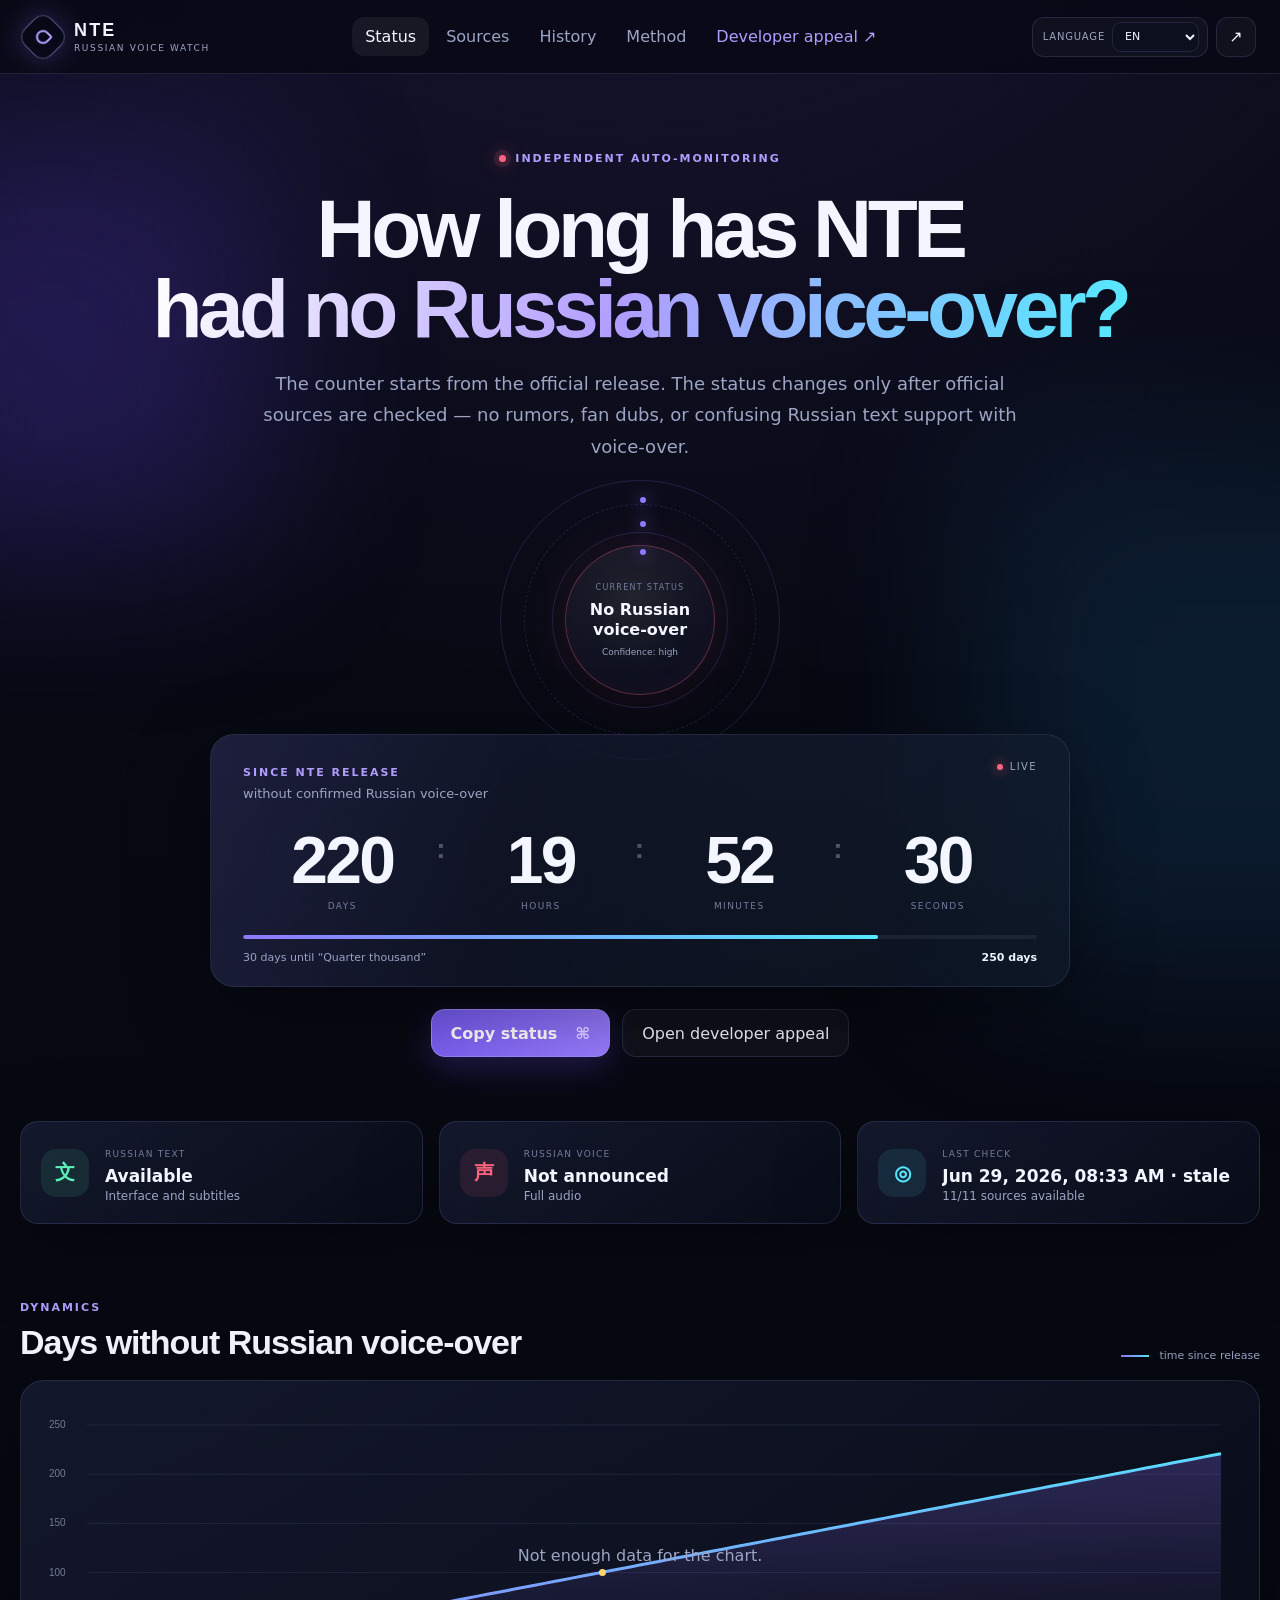
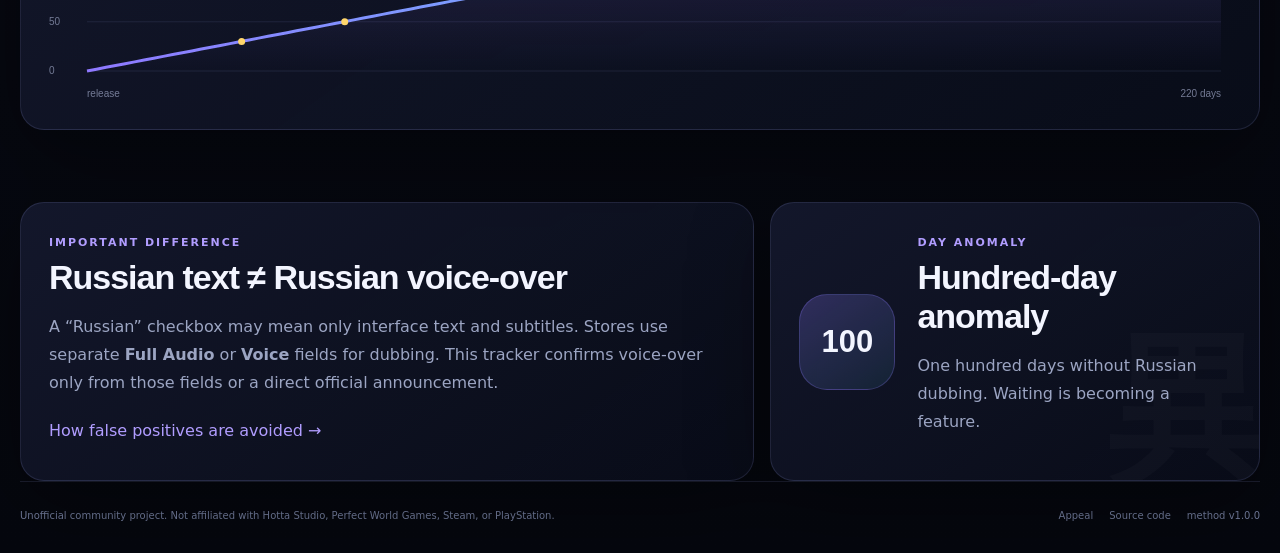
==== commit 2f229e87: "ui: load enhanced language switcher" ====
--- a/index.html
+++ b/index.html
@@ -220,5 +220,6 @@
 
   <div class="toast" id="toast" role="status" aria-live="polite"></div>
   <script src="assets/js/app.js" defer></script>
+  <script src="assets/js/lang-switcher.js" defer></script>
 </body>
 </html>
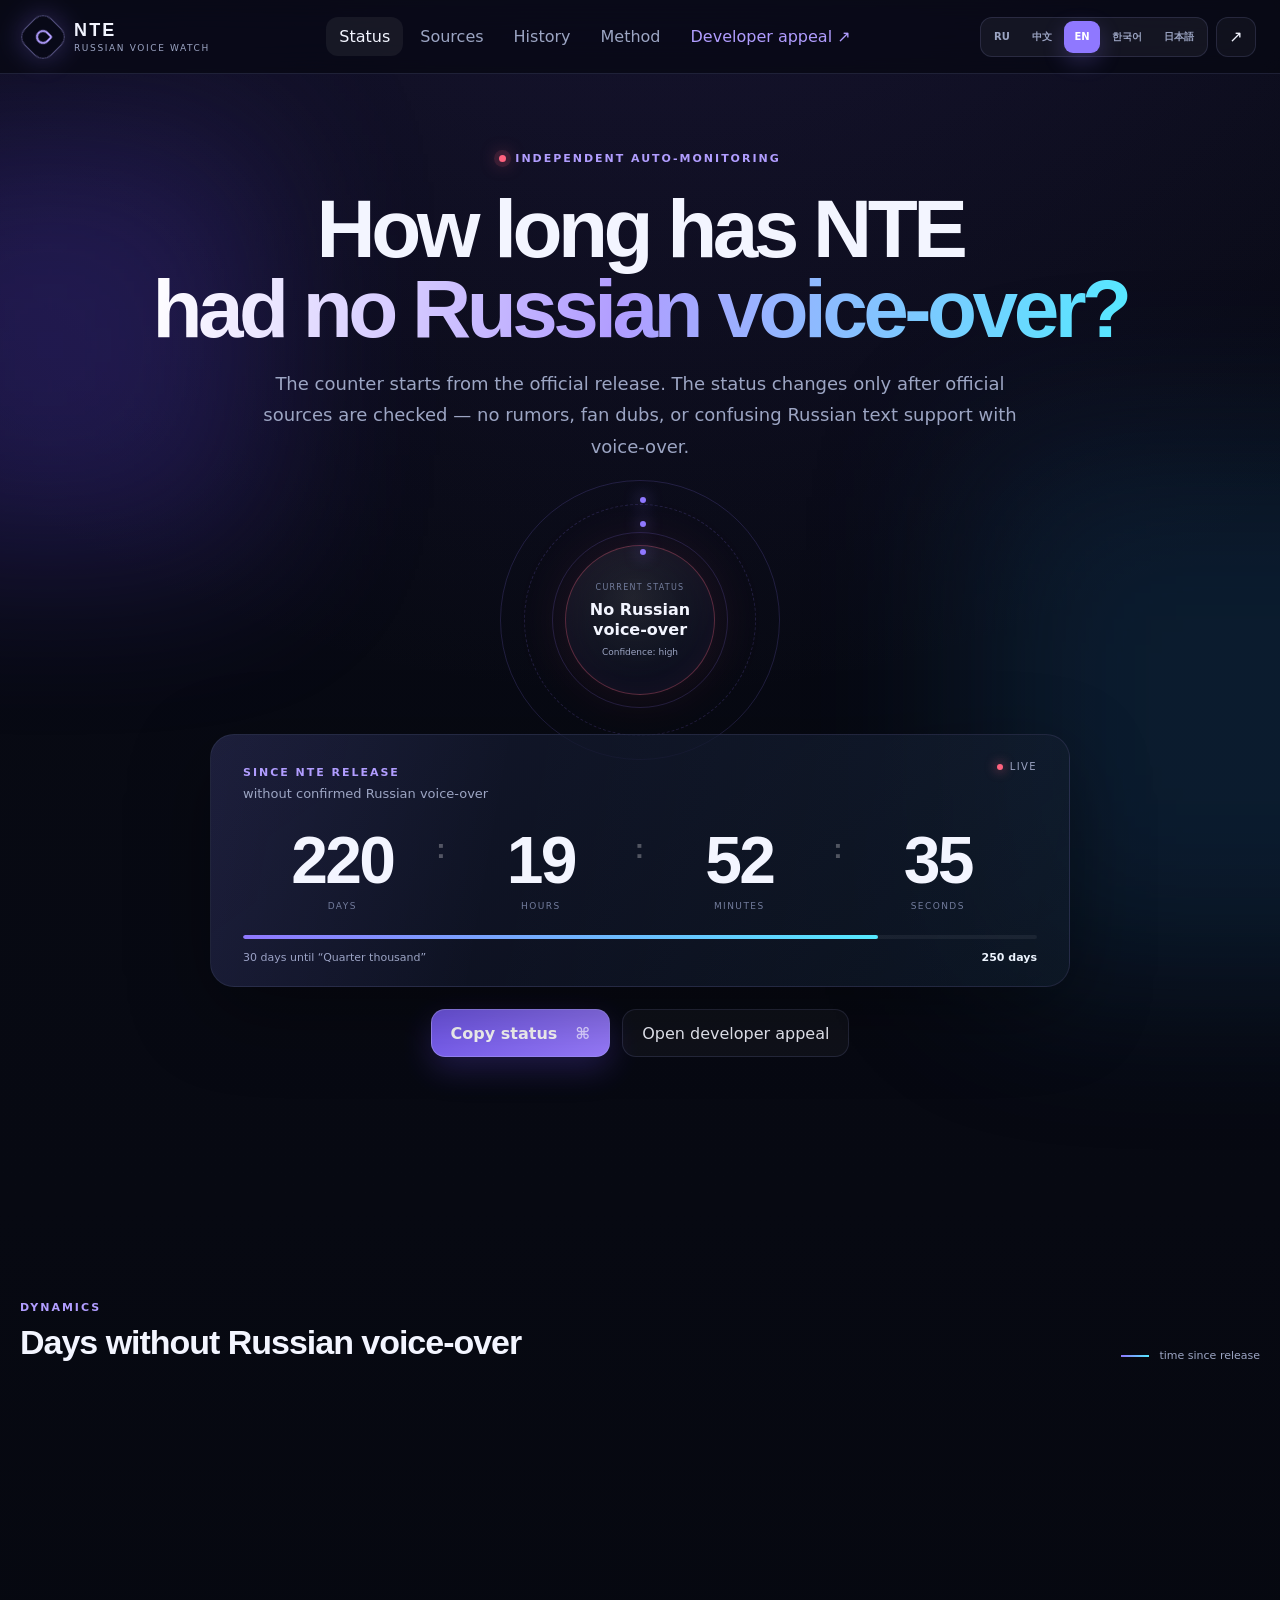
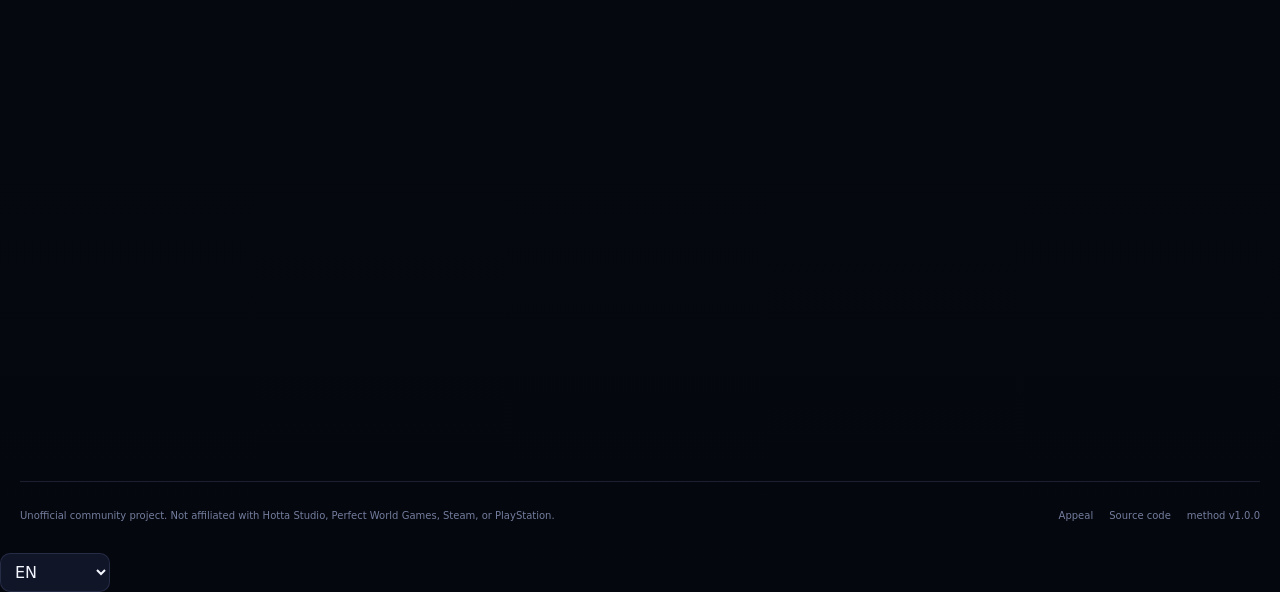
==== commit a17c2e3f: "ui: use same language switcher markup as appeal" ====
--- a/index.html
+++ b/index.html
@@ -48,16 +48,13 @@
       <a class="nav-link nav-accent" href="appeal.html" data-i18n="navAppeal">Обращение к разработчикам ↗</a>
     </nav>
     <div class="top-actions">
-      <label class="site-language" aria-label="Language">
-        <span data-i18n="languageLabel">Язык</span>
-        <select id="languageSelect">
-          <option value="ru">RU</option>
-          <option value="zh">中文</option>
-          <option value="en">EN</option>
-          <option value="ko">한국어</option>
-          <option value="ja">日本語</option>
-        </select>
-      </label>
+      <div class="language-switch" role="group" aria-label="Язык сайта">
+        <button type="button" data-lang-button="ru" class="is-active">RU</button>
+        <button type="button" data-lang-button="zh">中文</button>
+        <button type="button" data-lang-button="en">EN</button>
+        <button type="button" data-lang-button="ko">한국어</button>
+        <button type="button" data-lang-button="ja">日本語</button>
+      </div>
       <button class="icon-button" id="installButton" type="button" hidden aria-label="Установить приложение" title="Установить PWA">＋</button>
       <button class="icon-button" id="shareButton" type="button" aria-label="Поделиться" title="Поделиться">↗</button>
     </div>
--- a/assets/css/i18n.css
+++ b/assets/css/i18n.css
@@ -1,26 +1,79 @@
 .site-language {
+  position: relative;
   display: inline-flex;
   align-items: center;
   gap: 7px;
   min-height: 40px;
-  padding: 0 8px 0 10px;
+  padding: 0;
+  border: 0;
+  background: transparent;
+  color: var(--muted);
+}
+.site-language > span,
+.site-language > select {
+  position: absolute;
+  inline-size: 1px;
+  block-size: 1px;
+  overflow: hidden;
+  clip: rect(0 0 0 0);
+  clip-path: inset(50%);
+  white-space: nowrap;
+  opacity: 0;
+  pointer-events: none;
+}
+.language-switch {
+  display: flex;
+  flex-wrap: wrap;
+  gap: 2px;
+  padding: 3px;
+  background: rgba(255,255,255,.05);
   border: 1px solid var(--line);
   border-radius: 12px;
-  background: rgba(255,255,255,.035);
+}
+.language-switch button {
+  min-width: 36px;
+  border: 0;
+  border-radius: 9px;
+  background: transparent;
   color: var(--muted);
+  padding: 7px 10px;
+  cursor: pointer;
   font-size: 10px;
-  letter-spacing: .08em;
-  text-transform: uppercase;
+  font-weight: 800;
+  line-height: 1;
+  transition: background .18s ease, color .18s ease, transform .18s ease;
 }
-.site-language select {
-  min-width: 74px;
-  height: 30px;
-  padding: 4px 24px 4px 8px;
-  border-radius: 9px;
-  font-size: 11px;
-  letter-spacing: 0;
-  text-transform: none;
-  background-color: rgba(12, 16, 32, .96);
+.language-switch button:hover,
+.language-switch button:focus-visible {
+  color: var(--text);
+  background: rgba(255,255,255,.06);
+  outline: none;
+}
+.language-switch button.is-active {
+  background: var(--violet);
+  color: #fff;
+  box-shadow: 0 8px 22px rgba(143,120,255,.24);
+}
+.language-switch button:active {
+  transform: translateY(1px) scale(.98);
+}
+.main-language-switch {
+  white-space: nowrap;
+}
+.shell,
+.footer,
+.topnav,
+.status-core,
+.toast {
+  transition: opacity .22s ease, transform .22s ease, filter .22s ease;
+}
+body.language-changing .shell,
+body.language-changing .footer,
+body.language-changing .topnav,
+body.language-changing .status-core {
+  opacity: .54;
+  transform: translateY(3px);
+  filter: blur(.8px);
 }
 html[lang="zh-CN"] .hero h1,
 html[lang="ja"] .hero h1,
@@ -34,13 +87,19 @@
 }
 @media (max-width: 980px) {
   .top-actions { align-items: center; }
-  .site-language span { display: none; }
-  .site-language { padding: 0 6px; }
-  .site-language select { min-width: 66px; }
+  .main-language-switch { max-width: 178px; justify-content: center; }
 }
 @media (max-width: 700px) {
   .top-actions { gap: 5px; }
-  .site-language { min-height: 34px; border-radius: 10px; }
-  .site-language select { height: 28px; min-width: 58px; font-size: 10px; padding-left: 6px; padding-right: 18px; }
+  .language-switch { padding: 2px; border-radius: 10px; }
+  .language-switch button { min-width: 31px; padding: 6px 7px; border-radius: 8px; font-size: 9px; }
+  .main-language-switch { max-width: 152px; }
   .icon-button { width: 34px; height: 34px; border-radius: 10px; }
 }
+@media (prefers-reduced-motion: reduce) {
+  .shell, .footer, .topnav, .status-core, .toast, .language-switch button { transition: none !important; }
+  body.language-changing .shell,
+  body.language-changing .footer,
+  body.language-changing .topnav,
+  body.language-changing .status-core { opacity: 1; transform: none; filter: none; }
+}
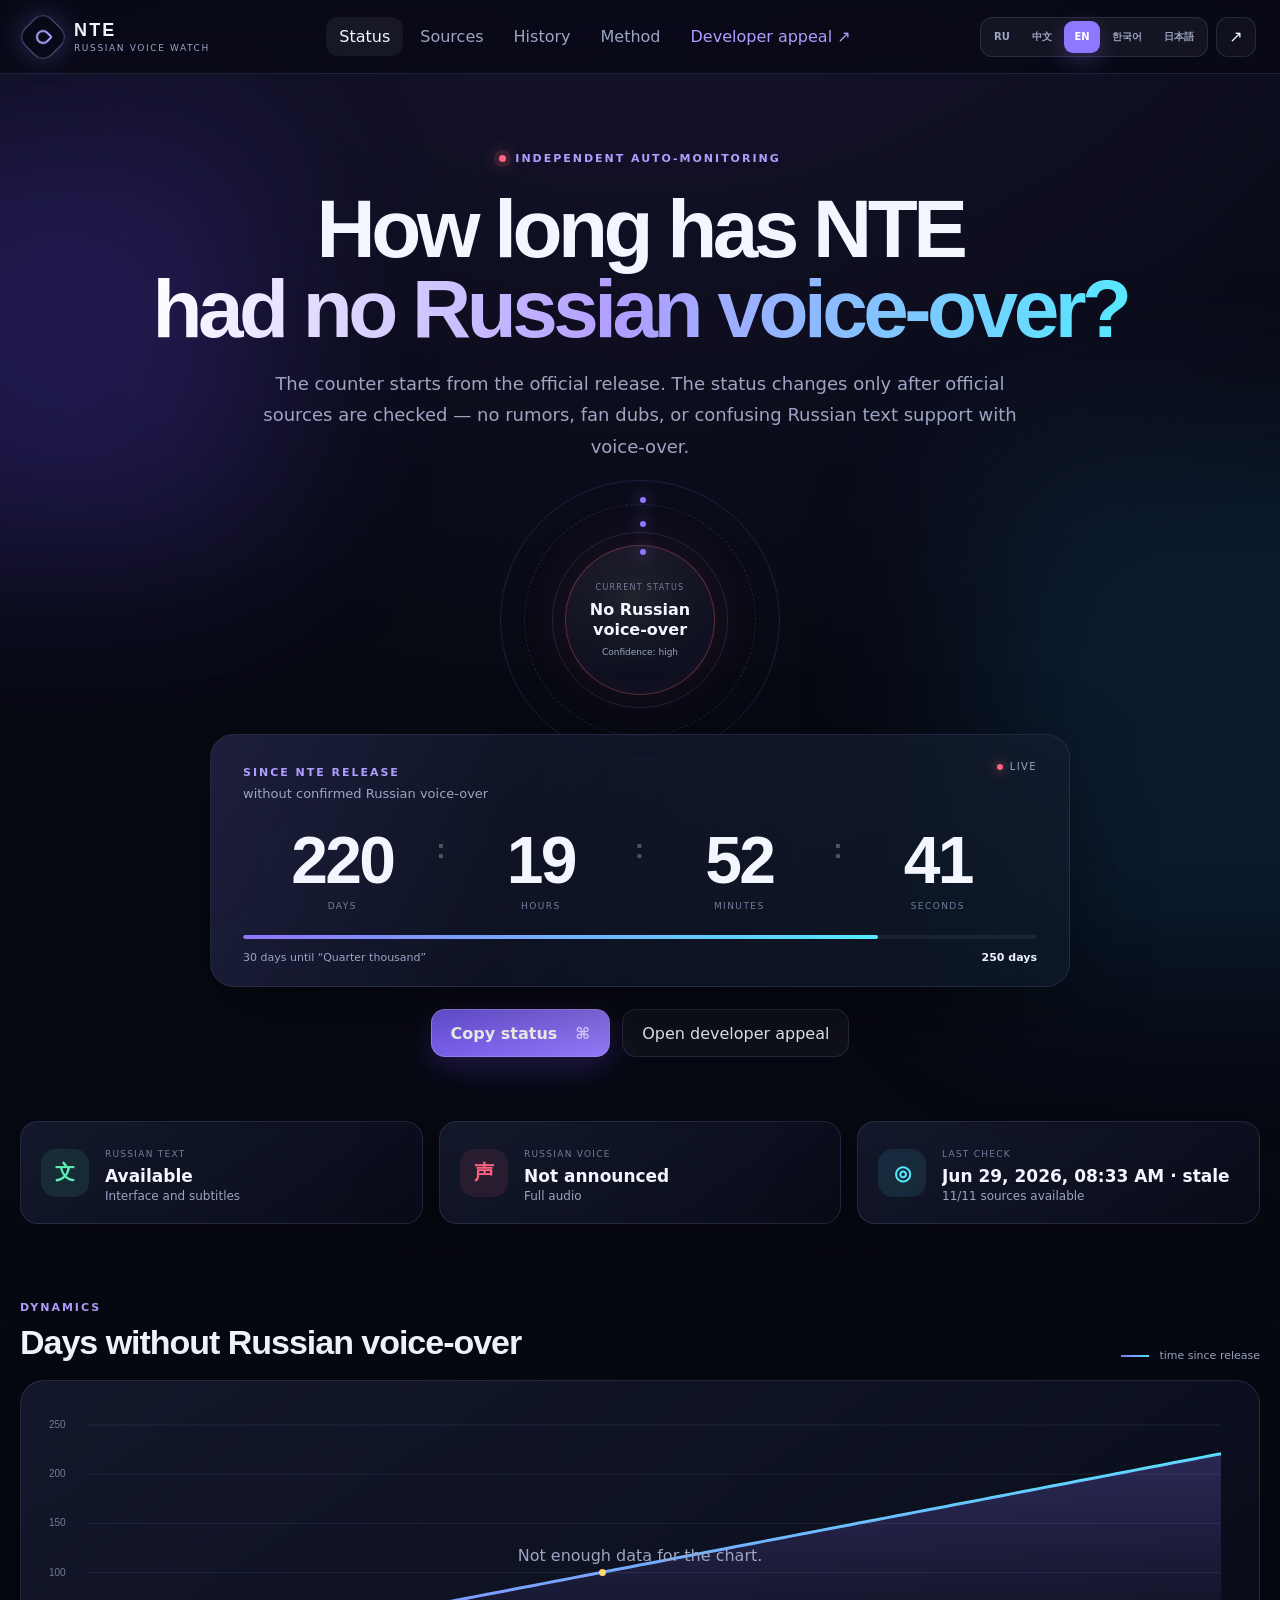
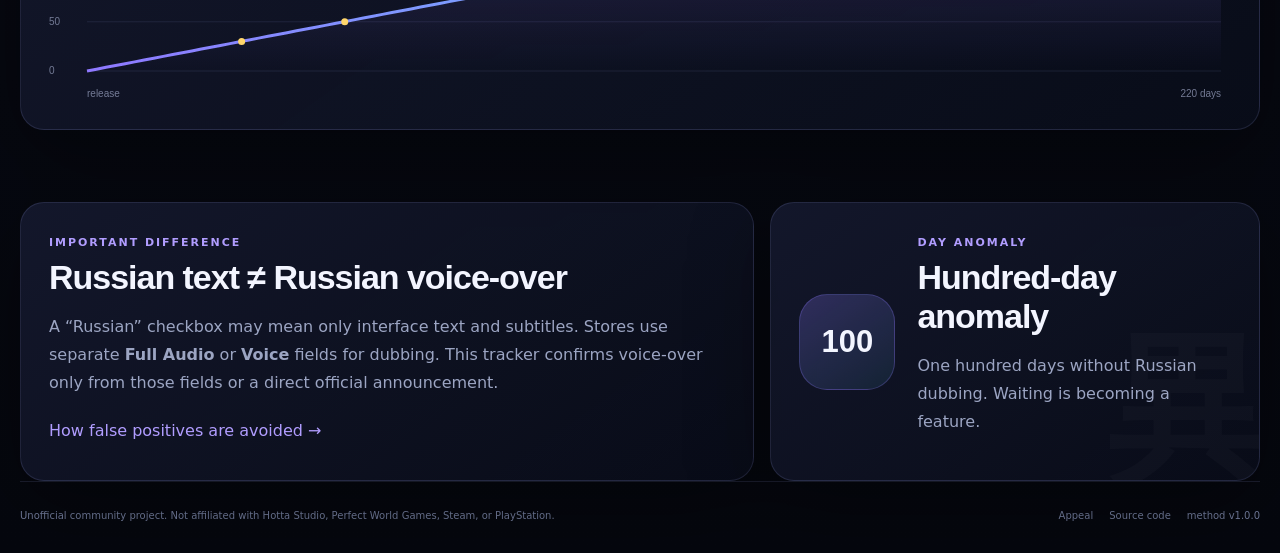
==== commit 933e8ca9: "ui: remove temporary switcher script from index" ====
--- a/index.html
+++ b/index.html
@@ -217,6 +217,5 @@
 
   <div class="toast" id="toast" role="status" aria-live="polite"></div>
   <script src="assets/js/app.js" defer></script>
-  <script src="assets/js/lang-switcher.js" defer></script>
 </body>
 </html>
--- a/assets/css/i18n.css
+++ b/assets/css/i18n.css
@@ -1,26 +1,3 @@
-.site-language {
-  position: relative;
-  display: inline-flex;
-  align-items: center;
-  gap: 7px;
-  min-height: 40px;
-  padding: 0;
-  border: 0;
-  background: transparent;
-  color: var(--muted);
-}
-.site-language > span,
-.site-language > select {
-  position: absolute;
-  inline-size: 1px;
-  block-size: 1px;
-  overflow: hidden;
-  clip: rect(0 0 0 0);
-  clip-path: inset(50%);
-  white-space: nowrap;
-  opacity: 0;
-  pointer-events: none;
-}
 .language-switch {
   display: flex;
   flex-wrap: wrap;
@@ -31,7 +8,6 @@
   border-radius: 12px;
 }
 .language-switch button {
-  min-width: 36px;
   border: 0;
   border-radius: 9px;
   background: transparent;
@@ -40,8 +16,9 @@
   cursor: pointer;
   font-size: 10px;
   font-weight: 800;
+  min-width: 36px;
   line-height: 1;
-  transition: background .18s ease, color .18s ease, transform .18s ease;
+  transition: background .18s ease, color .18s ease, transform .18s ease, box-shadow .18s ease;
 }
 .language-switch button:hover,
 .language-switch button:focus-visible {
@@ -56,9 +33,6 @@
 }
 .language-switch button:active {
   transform: translateY(1px) scale(.98);
-}
-.main-language-switch {
-  white-space: nowrap;
 }
 .shell,
 .footer,
@@ -87,13 +61,13 @@
 }
 @media (max-width: 980px) {
   .top-actions { align-items: center; }
-  .main-language-switch { max-width: 178px; justify-content: center; }
+  .top-actions .language-switch { max-width: 178px; justify-content: center; }
 }
 @media (max-width: 700px) {
   .top-actions { gap: 5px; }
   .language-switch { padding: 2px; border-radius: 10px; }
   .language-switch button { min-width: 31px; padding: 6px 7px; border-radius: 8px; font-size: 9px; }
-  .main-language-switch { max-width: 152px; }
+  .top-actions .language-switch { max-width: 152px; }
   .icon-button { width: 34px; height: 34px; border-radius: 10px; }
 }
 @media (prefers-reduced-motion: reduce) {
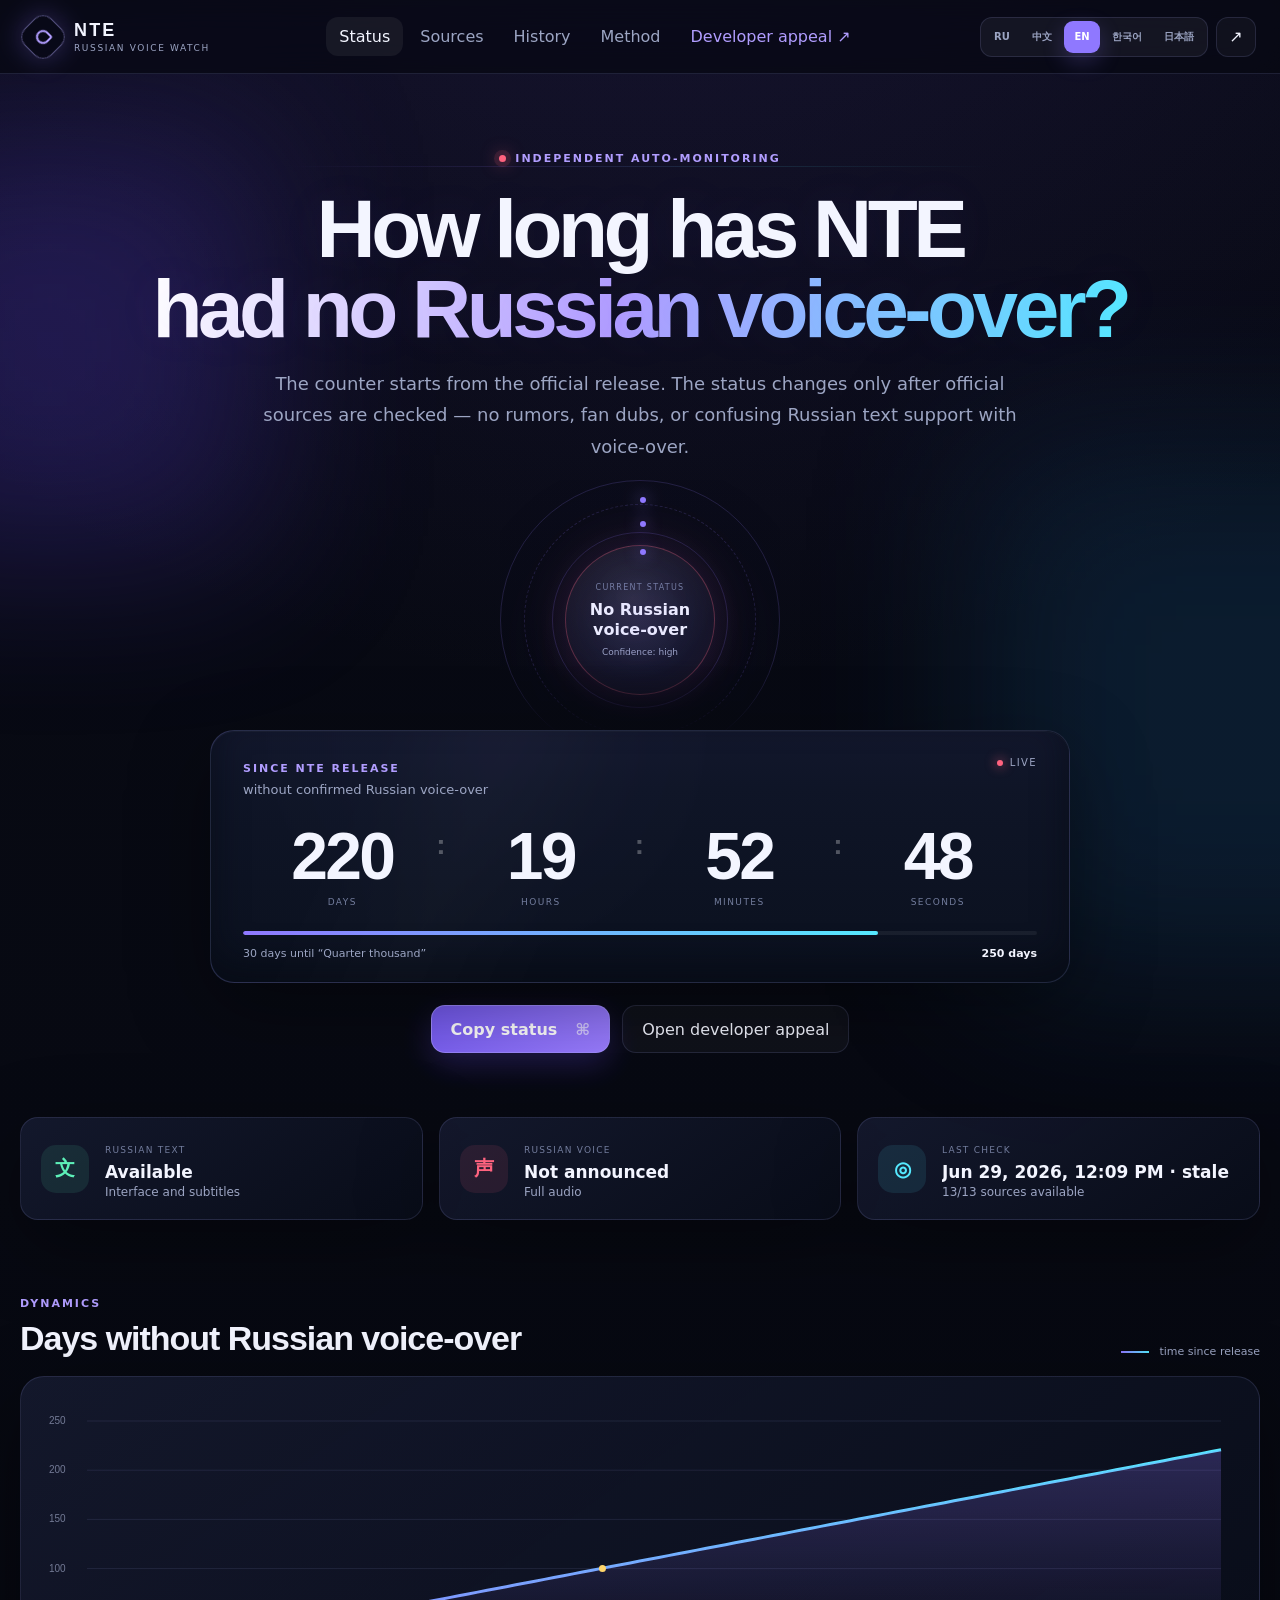
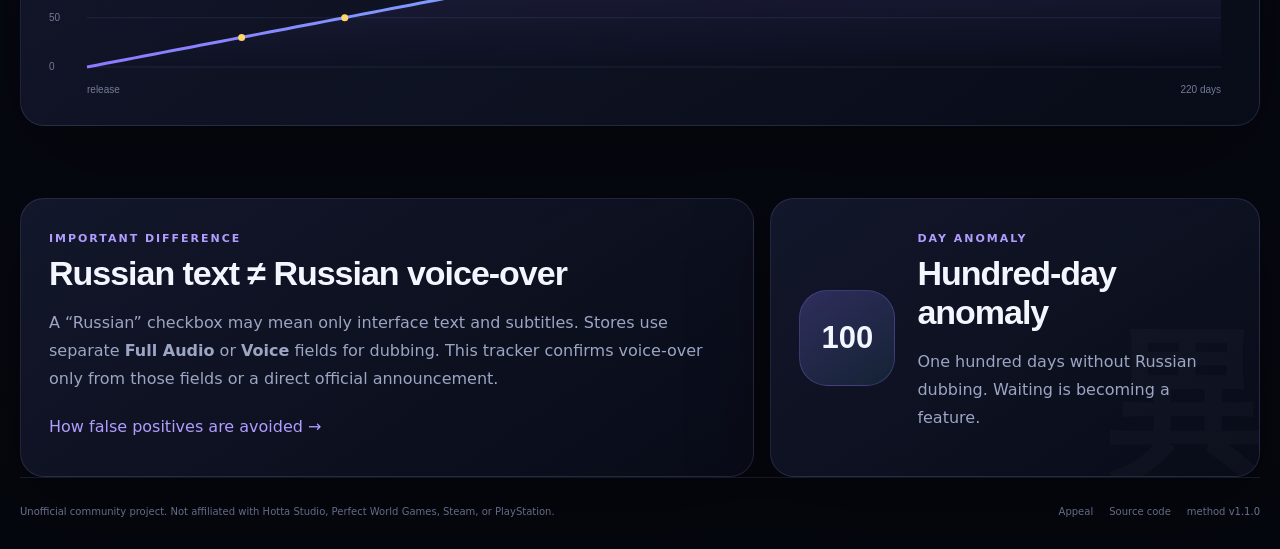
==== commit 7d2e4592: "content: avoid open-source wording for restricted license" ====
--- a/index.html
+++ b/index.html
@@ -204,7 +204,7 @@
         </div>
       </div>
       <div class="repo-cta glass-panel">
-        <div><span class="micro-label">OPEN SOURCE</span><h2 data-i18n="repoTitle">Логику можно проверить</h2><p data-i18n="repoBody">Код детектора, список источников, тесты и workflow лежат в открытом репозитории. Никаких платных API и скрытой базы данных.</p></div>
+        <div><span class="micro-label">SOURCE AVAILABLE</span><h2 data-i18n="repoTitle">Логику можно проверить</h2><p data-i18n="repoBody">Код детектора, список источников, тесты и workflow лежат в открытом репозитории. Никаких платных API и скрытой базы данных.</p></div>
         <a class="primary-button" href="https://github.com/bonaqu/nte-russian-voice-watch" target="_blank" rel="noopener noreferrer" data-i18n="openGithub">Открыть GitHub ↗</a>
       </div>
     </section>
--- a/assets/css/i18n.css
+++ b/assets/css/i18n.css
@@ -34,6 +34,110 @@
 .language-switch button:active {
   transform: translateY(1px) scale(.98);
 }
+.hero {
+  position: relative;
+}
+.hero::before {
+  content: "";
+  position: absolute;
+  top: 92px;
+  left: 50%;
+  width: min(720px, 72vw);
+  height: 1px;
+  transform: translateX(-50%);
+  background: linear-gradient(90deg, transparent, rgba(143,120,255,.34), rgba(85,233,255,.28), transparent);
+  opacity: .42;
+  pointer-events: none;
+}
+.hero h1 {
+  text-shadow: 0 0 48px rgba(143,120,255,.08);
+}
+.status-orbit {
+  z-index: 1;
+  margin-bottom: -30px;
+  filter: drop-shadow(0 18px 46px rgba(31, 25, 91, .28));
+  -webkit-mask-image: linear-gradient(to bottom, #000 0%, #000 64%, rgba(0,0,0,.62) 76%, rgba(0,0,0,.18) 87%, transparent 96%);
+  mask-image: linear-gradient(to bottom, #000 0%, #000 64%, rgba(0,0,0,.62) 76%, rgba(0,0,0,.18) 87%, transparent 96%);
+}
+.status-orbit::after {
+  content: "";
+  position: absolute;
+  inset: 36px;
+  border-radius: 50%;
+  background: radial-gradient(circle, rgba(143,120,255,.14), transparent 67%);
+  pointer-events: none;
+  animation: orbit-breathe 4.8s ease-in-out infinite;
+}
+@keyframes orbit-breathe {
+  50% { transform: scale(1.08); opacity: .62; }
+}
+.counter-card {
+  position: relative;
+  z-index: 12;
+  isolation: isolate;
+  overflow: hidden;
+  background: linear-gradient(135deg, rgba(24,28,53,.99), rgba(11,17,31,.985) 58%, rgba(10,17,30,.99)) !important;
+}
+.counter-card::before {
+  content: "";
+  position: absolute;
+  inset: 0;
+  z-index: 0;
+  border-radius: inherit;
+  background:
+    linear-gradient(180deg, rgba(18,23,44,1) 0%, rgba(15,21,39,.992) 24%, rgba(11,17,31,.985) 100%),
+    radial-gradient(circle at 50% -18%, rgba(143,120,255,.12), transparent 44%);
+  box-shadow:
+    0 -18px 34px rgba(5, 8, 18, .58) inset,
+    0 1px 0 rgba(255,255,255,.04) inset;
+  pointer-events: none;
+}
+.counter-card::after {
+  content: "";
+  position: absolute;
+  inset: 1px;
+  z-index: 1;
+  border-radius: inherit;
+  background:
+    linear-gradient(115deg, transparent 0 34%, rgba(255,255,255,.09) 47%, transparent 60%),
+    radial-gradient(circle at 50% 0%, rgba(143,120,255,.16), transparent 45%);
+  opacity: .16;
+  pointer-events: none;
+  mix-blend-mode: screen;
+  transform: translateX(-18%);
+  animation: card-sheen 8s ease-in-out infinite;
+}
+.counter-card > * {
+  position: relative;
+  z-index: 2;
+}
+@keyframes card-sheen {
+  50% { transform: translateX(18%); opacity: .24; }
+}
+.metric-card,
+.method-card,
+.evidence-card,
+.explain-card,
+.easter-card,
+.repo-cta,
+.state-flow,
+.chart-card {
+  transition: border-color .22s ease, transform .22s ease, box-shadow .22s ease;
+}
+.metric-card:hover,
+.method-card:hover,
+.evidence-card:hover,
+.explain-card:hover,
+.easter-card:hover,
+.repo-cta:hover,
+.state-flow:hover,
+.chart-card:hover {
+  border-color: rgba(143,120,255,.26);
+  box-shadow: 0 26px 88px rgba(0,0,0,.38), 0 0 0 1px rgba(143,120,255,.05) inset;
+}
+.chart-empty[hidden] {
+  display: none !important;
+}
 .shell,
 .footer,
 .topnav,
@@ -69,9 +173,16 @@
   .language-switch button { min-width: 31px; padding: 6px 7px; border-radius: 8px; font-size: 9px; }
   .top-actions .language-switch { max-width: 152px; }
   .icon-button { width: 34px; height: 34px; border-radius: 10px; }
+  .hero::before { top: 72px; width: 82vw; }
+  .status-orbit { margin-top: 4px; margin-bottom: -34px; transform: scale(.9); }
 }
 @media (prefers-reduced-motion: reduce) {
-  .shell, .footer, .topnav, .status-core, .toast, .language-switch button { transition: none !important; }
+  .shell, .footer, .topnav, .status-core, .toast, .language-switch button,
+  .counter-card::after, .status-orbit::after,
+  .metric-card, .method-card, .evidence-card, .explain-card, .easter-card, .repo-cta, .state-flow, .chart-card {
+    transition: none !important;
+    animation: none !important;
+  }
   body.language-changing .shell,
   body.language-changing .footer,
   body.language-changing .topnav,
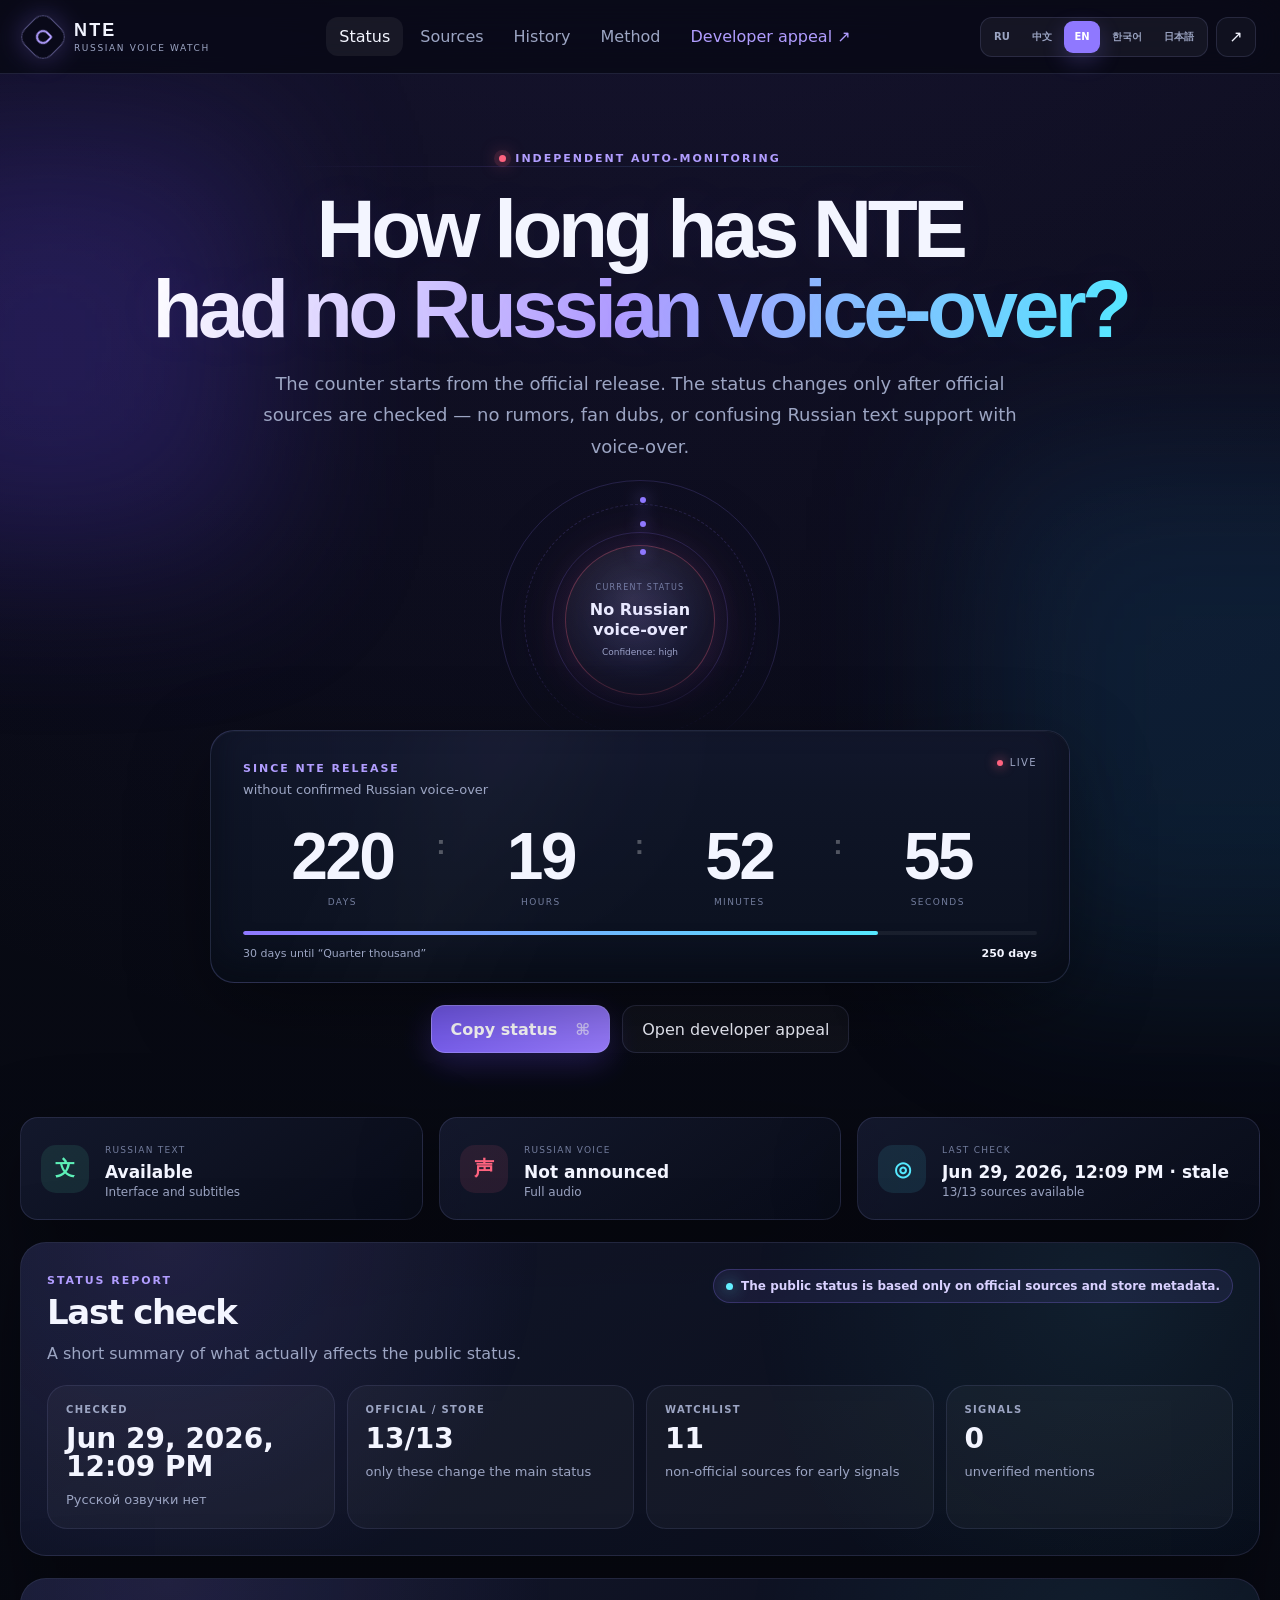
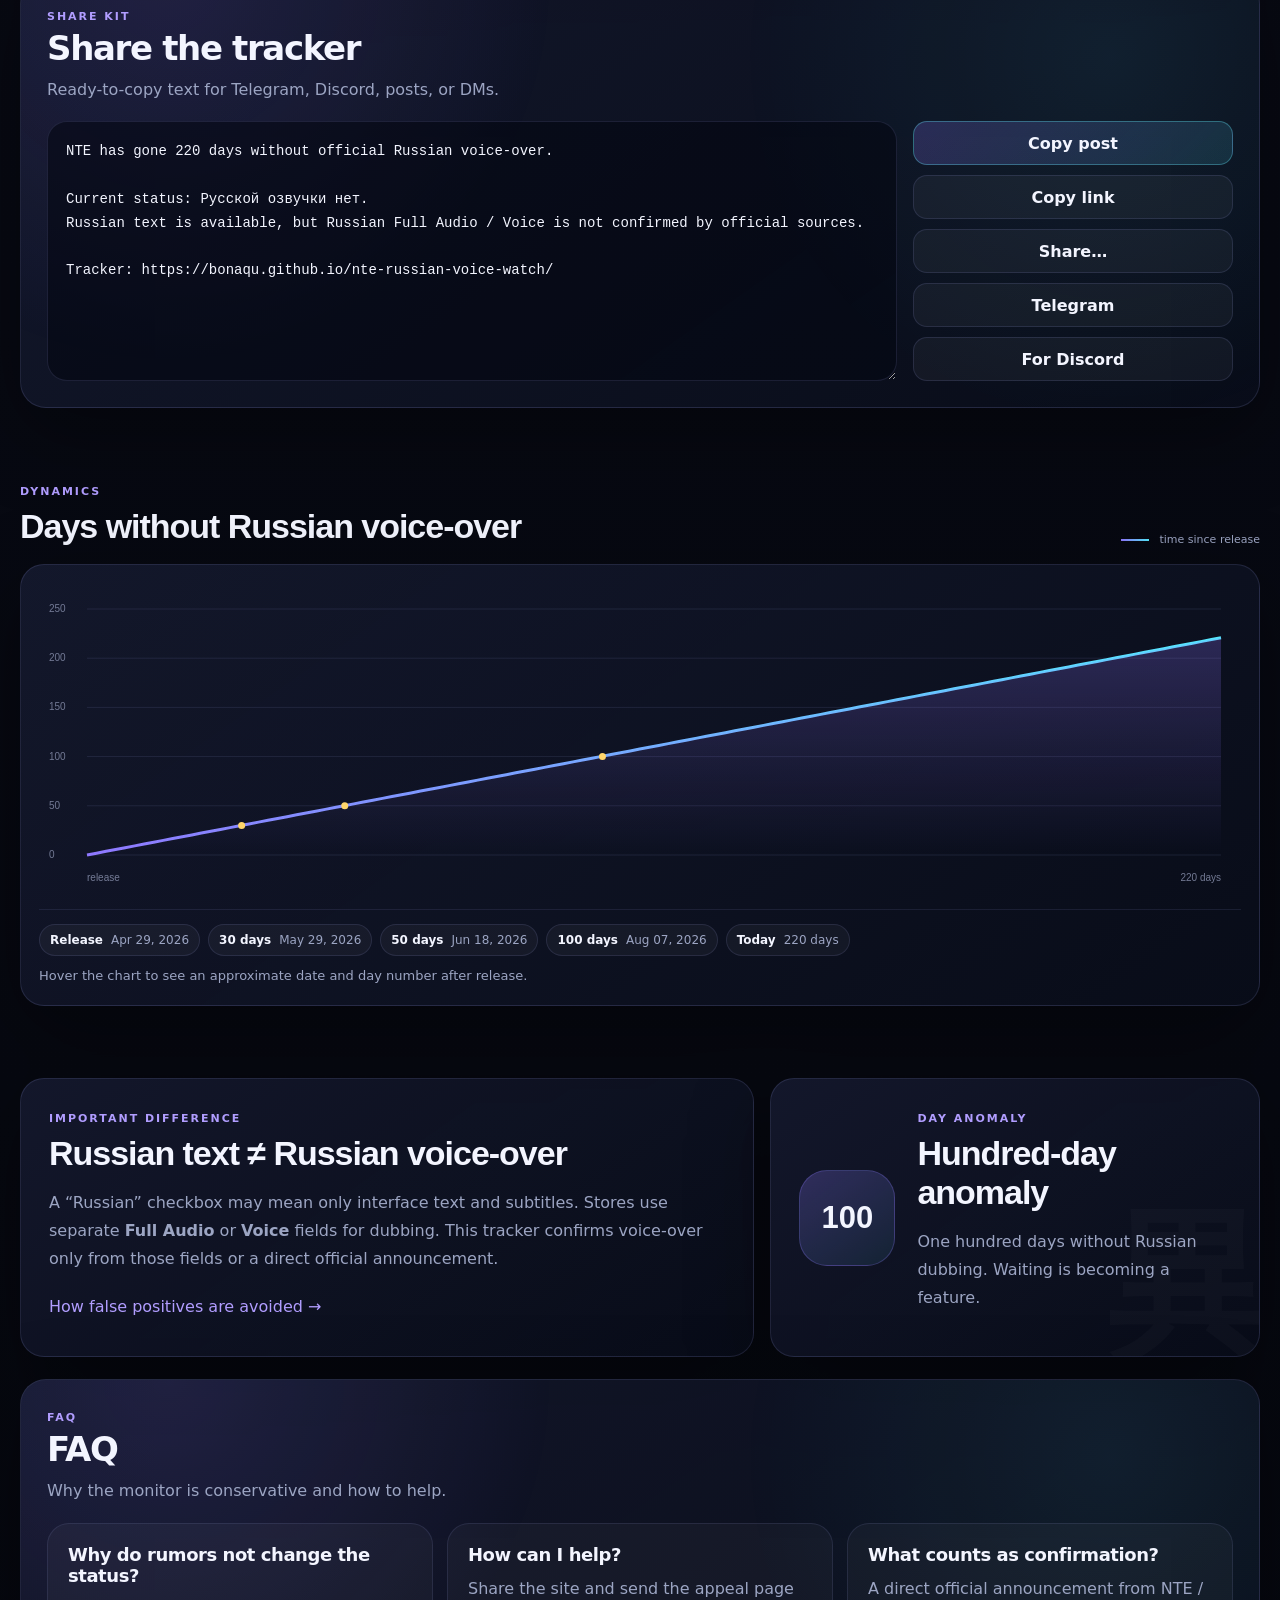
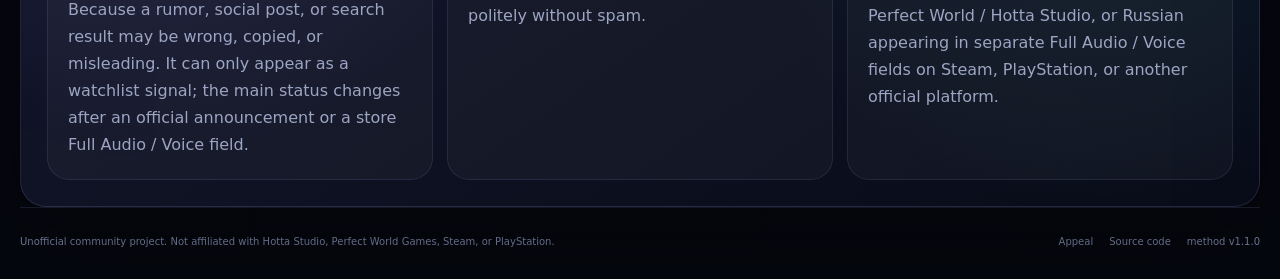
==== commit 848a0715: "ux: mount status faq chart and share panels" ====
--- a/index.html
+++ b/index.html
@@ -27,6 +27,7 @@
   <link rel="apple-touch-icon" href="assets/icons/apple-touch-icon.png">
   <link rel="stylesheet" href="assets/css/styles.css">
   <link rel="stylesheet" href="assets/css/i18n.css">
+  <link rel="stylesheet" href="assets/css/ux.css">
   <title>NTE Russian Voice Watch</title>
 </head>
 <body>
@@ -118,6 +119,9 @@
         </article>
       </div>
 
+      <div id="uxStatusPanel" class="ux-slot" aria-live="polite"></div>
+      <div id="uxSharePanel" class="ux-slot"></div>
+
       <section class="section-block">
         <div class="section-heading">
           <div><span class="micro-label" data-i18n="dynamics">ДИНАМИКА</span><h2 data-i18n="daysWithoutVoice">Дни без русской озвучки</h2></div>
@@ -141,6 +145,8 @@
           <div><span class="micro-label" data-i18n="dayAnomaly">АНОМАЛИЯ ДНЯ</span><h2 id="easterTitle">Сигнал стабилен</h2><p id="easterText">Этеро продолжает говорить на четырёх языках. Русскоязычные оценщики всё ещё читают глазами.</p></div>
         </article>
       </section>
+
+      <div id="uxFaqPanel" class="ux-slot"></div>
     </section>
 
     <section id="tab-evidence" class="tab-panel" data-tab-panel="evidence">
@@ -217,5 +223,6 @@
 
   <div class="toast" id="toast" role="status" aria-live="polite"></div>
   <script src="assets/js/app.js" defer></script>
+  <script src="assets/js/ux-enhancements.js" defer></script>
 </body>
 </html>
--- a/assets/css/ux.css
+++ b/assets/css/ux.css
@@ -0,0 +1,268 @@
+.ux-slot {
+  margin-top: 22px;
+}
+.ux-panel {
+  position: relative;
+  overflow: hidden;
+  padding: 26px;
+  border-radius: 26px;
+}
+.ux-panel::before {
+  content: "";
+  position: absolute;
+  inset: 0;
+  pointer-events: none;
+  background: radial-gradient(circle at 12% 0%, rgba(143,120,255,.13), transparent 34%), radial-gradient(circle at 88% 18%, rgba(85,233,255,.08), transparent 34%);
+  opacity: .9;
+}
+.ux-panel > * {
+  position: relative;
+  z-index: 1;
+}
+.ux-panel-head {
+  display: flex;
+  align-items: flex-start;
+  justify-content: space-between;
+  gap: 18px;
+  margin-bottom: 18px;
+}
+.ux-panel-head h2 {
+  margin: 4px 0 0;
+  font-size: clamp(22px, 3vw, 34px);
+  letter-spacing: -.04em;
+}
+.ux-panel-head p {
+  max-width: 760px;
+  margin: 8px 0 0;
+  color: var(--muted);
+  line-height: 1.7;
+}
+.ux-status-grid {
+  display: grid;
+  grid-template-columns: repeat(4, minmax(0, 1fr));
+  gap: 12px;
+}
+.ux-stat {
+  min-height: 118px;
+  padding: 18px;
+  border: 1px solid rgba(169,178,255,.11);
+  border-radius: 20px;
+  background: rgba(255,255,255,.035);
+}
+.ux-stat small {
+  display: block;
+  color: var(--muted);
+  font-size: 10px;
+  font-weight: 800;
+  letter-spacing: .13em;
+  text-transform: uppercase;
+}
+.ux-stat strong {
+  display: block;
+  margin-top: 10px;
+  font-size: 28px;
+  line-height: 1;
+}
+.ux-stat span {
+  display: block;
+  margin-top: 10px;
+  color: var(--muted);
+  font-size: 13px;
+  line-height: 1.45;
+}
+.ux-pill {
+  display: inline-flex;
+  align-items: center;
+  gap: 8px;
+  padding: 9px 12px;
+  border: 1px solid rgba(143,120,255,.25);
+  border-radius: 999px;
+  background: rgba(143,120,255,.09);
+  color: #d9d1ff;
+  font-size: 12px;
+  font-weight: 800;
+  white-space: nowrap;
+}
+.ux-pill::before {
+  content: "";
+  width: 7px;
+  height: 7px;
+  border-radius: 999px;
+  background: #63efff;
+  box-shadow: 0 0 16px rgba(99,239,255,.9);
+}
+.ux-share-layout {
+  display: grid;
+  grid-template-columns: minmax(0, 1fr) 320px;
+  gap: 16px;
+  align-items: stretch;
+}
+.ux-share-text {
+  min-height: 168px;
+  width: 100%;
+  resize: vertical;
+  border: 1px solid rgba(169,178,255,.13);
+  border-radius: 20px;
+  padding: 18px;
+  background: rgba(5,8,18,.58);
+  color: var(--text);
+  font: 500 14px/1.7 ui-monospace, SFMono-Regular, Consolas, monospace;
+  outline: none;
+}
+.ux-share-actions {
+  display: grid;
+  gap: 10px;
+}
+.ux-action {
+  display: inline-flex;
+  align-items: center;
+  justify-content: center;
+  min-height: 44px;
+  padding: 10px 14px;
+  border: 1px solid rgba(169,178,255,.13);
+  border-radius: 14px;
+  background: rgba(255,255,255,.045);
+  color: var(--text);
+  cursor: pointer;
+  font-weight: 800;
+  text-decoration: none;
+  transition: transform .18s ease, border-color .18s ease, background .18s ease;
+}
+.ux-action:hover,
+.ux-action:focus-visible {
+  transform: translateY(-1px);
+  border-color: rgba(143,120,255,.35);
+  background: rgba(143,120,255,.1);
+  outline: none;
+}
+.ux-action.primary {
+  border-color: rgba(99,239,255,.32);
+  background: linear-gradient(135deg, rgba(143,120,255,.22), rgba(85,233,255,.12));
+}
+.ux-chart-tools {
+  margin-top: 16px;
+  padding-top: 14px;
+  border-top: 1px solid rgba(169,178,255,.1);
+}
+.ux-chart-markers {
+  display: flex;
+  flex-wrap: wrap;
+  gap: 8px;
+}
+.ux-chart-marker {
+  display: inline-flex;
+  align-items: center;
+  gap: 8px;
+  padding: 8px 10px;
+  border: 1px solid rgba(169,178,255,.12);
+  border-radius: 999px;
+  background: rgba(255,255,255,.04);
+  color: var(--muted);
+  font-size: 12px;
+}
+.ux-chart-marker b {
+  color: var(--text);
+}
+.ux-chart-note {
+  margin: 10px 0 0;
+  color: var(--muted);
+  font-size: 13px;
+  line-height: 1.6;
+}
+.ux-chart-tooltip {
+  position: fixed;
+  z-index: 99;
+  pointer-events: none;
+  transform: translate(-50%, calc(-100% - 12px));
+  padding: 10px 12px;
+  border: 1px solid rgba(143,120,255,.28);
+  border-radius: 13px;
+  background: rgba(10,14,27,.96);
+  color: var(--text);
+  box-shadow: 0 16px 50px rgba(0,0,0,.38);
+  font-size: 12px;
+  line-height: 1.45;
+  opacity: 0;
+  transition: opacity .12s ease;
+}
+.ux-chart-tooltip.show {
+  opacity: 1;
+}
+.ux-faq-grid {
+  display: grid;
+  grid-template-columns: repeat(3, minmax(0, 1fr));
+  gap: 14px;
+}
+.ux-faq-card {
+  padding: 20px;
+  border: 1px solid rgba(169,178,255,.11);
+  border-radius: 22px;
+  background: rgba(255,255,255,.035);
+}
+.ux-faq-card h3 {
+  margin: 0 0 10px;
+  font-size: 18px;
+  letter-spacing: -.025em;
+}
+.ux-faq-card p {
+  margin: 0;
+  color: var(--muted);
+  line-height: 1.7;
+}
+.ux-support {
+  display: grid;
+  grid-template-columns: 1fr 92px;
+  gap: 14px;
+  align-items: center;
+}
+.ux-support img {
+  width: 92px;
+  height: 92px;
+  padding: 6px;
+  border-radius: 14px;
+  background: #fff;
+}
+.ux-skeleton {
+  min-height: 148px;
+}
+.ux-skeleton-line {
+  display: block;
+  height: 14px;
+  margin: 12px 0;
+  border-radius: 999px;
+  background: linear-gradient(90deg, rgba(255,255,255,.06), rgba(255,255,255,.14), rgba(255,255,255,.06));
+  background-size: 220% 100%;
+  animation: ux-shimmer 1.4s ease-in-out infinite;
+}
+.ux-skeleton-line.short { width: 42%; }
+.ux-skeleton-line.mid { width: 68%; }
+.ux-skeleton-line.long { width: 88%; }
+@keyframes ux-shimmer {
+  0% { background-position: 100% 0; }
+  100% { background-position: -100% 0; }
+}
+@media (max-width: 980px) {
+  .ux-status-grid,
+  .ux-faq-grid,
+  .ux-share-layout {
+    grid-template-columns: 1fr 1fr;
+  }
+  .ux-share-text {
+    grid-column: 1 / -1;
+  }
+}
+@media (max-width: 700px) {
+  .ux-panel { padding: 20px; border-radius: 22px; }
+  .ux-panel-head { display: block; }
+  .ux-status-grid,
+  .ux-faq-grid,
+  .ux-share-layout {
+    grid-template-columns: 1fr;
+  }
+  .ux-support { grid-template-columns: 1fr; }
+}
+@media (prefers-reduced-motion: reduce) {
+  .ux-skeleton-line,
+  .ux-action,
+  .ux-chart-tooltip { animation: none !important; transition: none !important; }
+}
